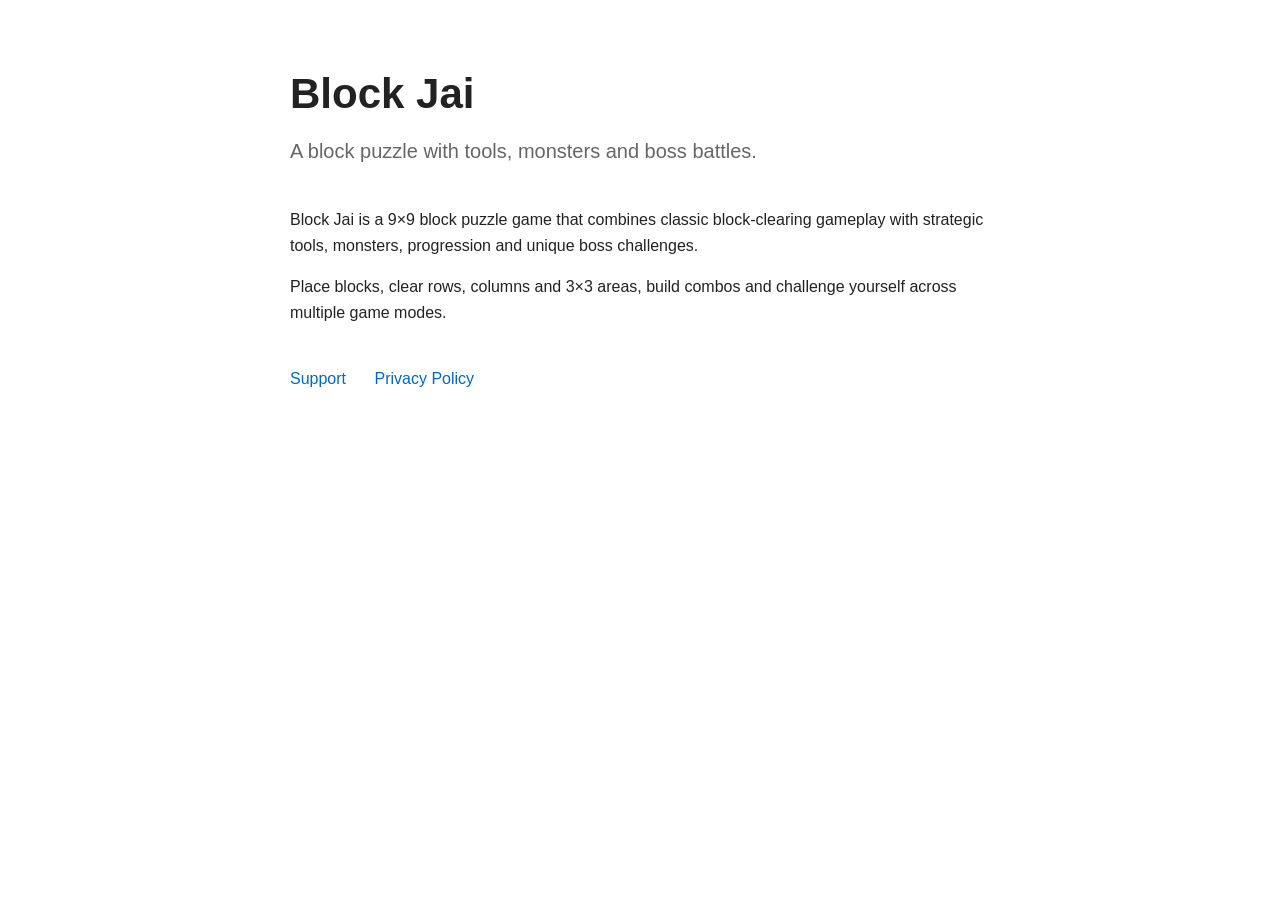
==== index.html @ d0bd842c "Create index.html" ====
<!DOCTYPE html>
<html lang="en">
<head>
  <meta charset="UTF-8">
  <meta name="viewport" content="width=device-width, initial-scale=1.0">
  <title>Block Jai</title>
  <style>
    body {
      font-family: -apple-system, BlinkMacSystemFont, "Segoe UI", sans-serif;
      max-width: 700px;
      margin: 60px auto;
      padding: 0 24px;
      line-height: 1.6;
      color: #222;
    }

    h1 {
      font-size: 42px;
      margin-bottom: 8px;
    }

    .subtitle {
      color: #666;
      font-size: 20px;
      margin-bottom: 40px;
    }

    nav {
      margin-top: 40px;
    }

    nav a {
      margin-right: 24px;
      color: #0066cc;
      text-decoration: none;
    }

    nav a:hover {
      text-decoration: underline;
    }
  </style>
</head>

<body>

  <h1>Block Jai</h1>

  <div class="subtitle">
    A block puzzle with tools, monsters and boss battles.
  </div>

  <p>
    Block Jai is a 9×9 block puzzle game that combines classic
    block-clearing gameplay with strategic tools, monsters,
    progression and unique boss challenges.
  </p>

  <p>
    Place blocks, clear rows, columns and 3×3 areas, build combos
    and challenge yourself across multiple game modes.
  </p>

  <nav>
    <a href="support.html">Support</a>
    <a href="privacy.html">Privacy Policy</a>
  </nav>

</body>
</html>
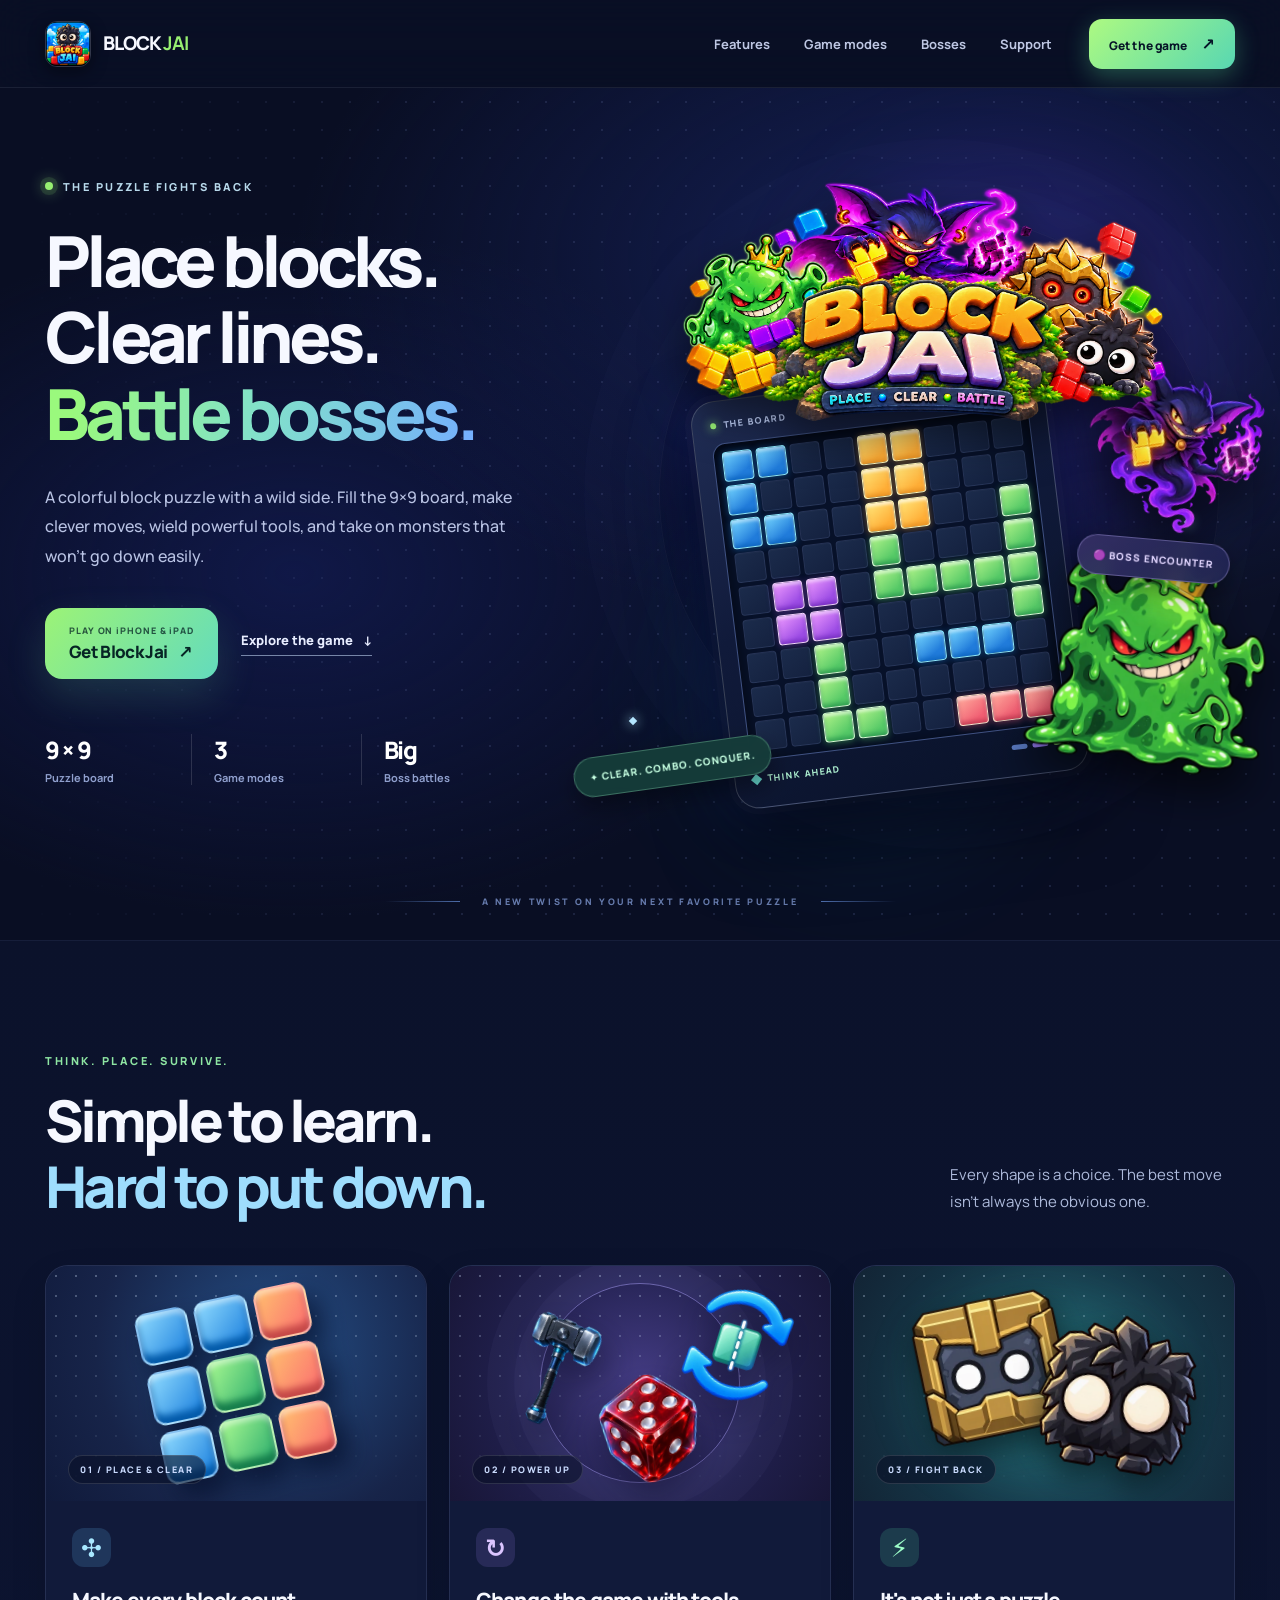
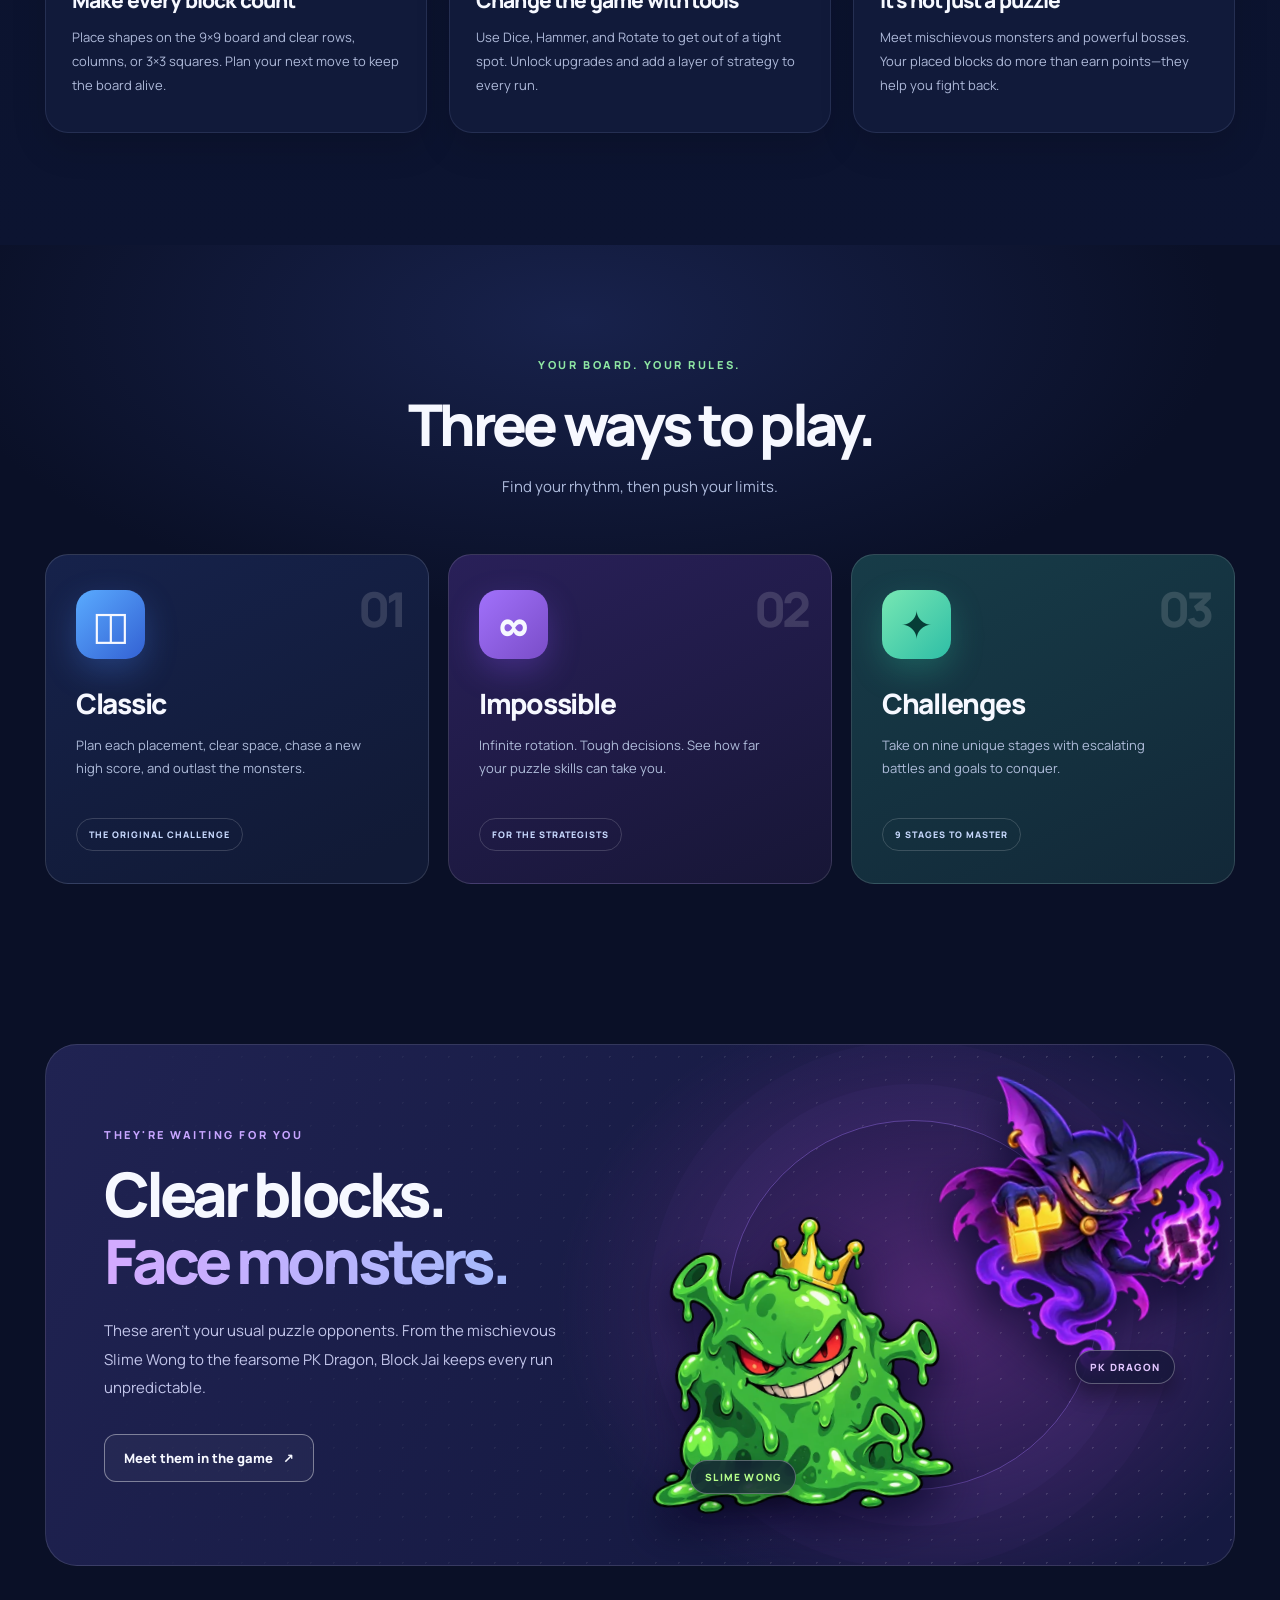
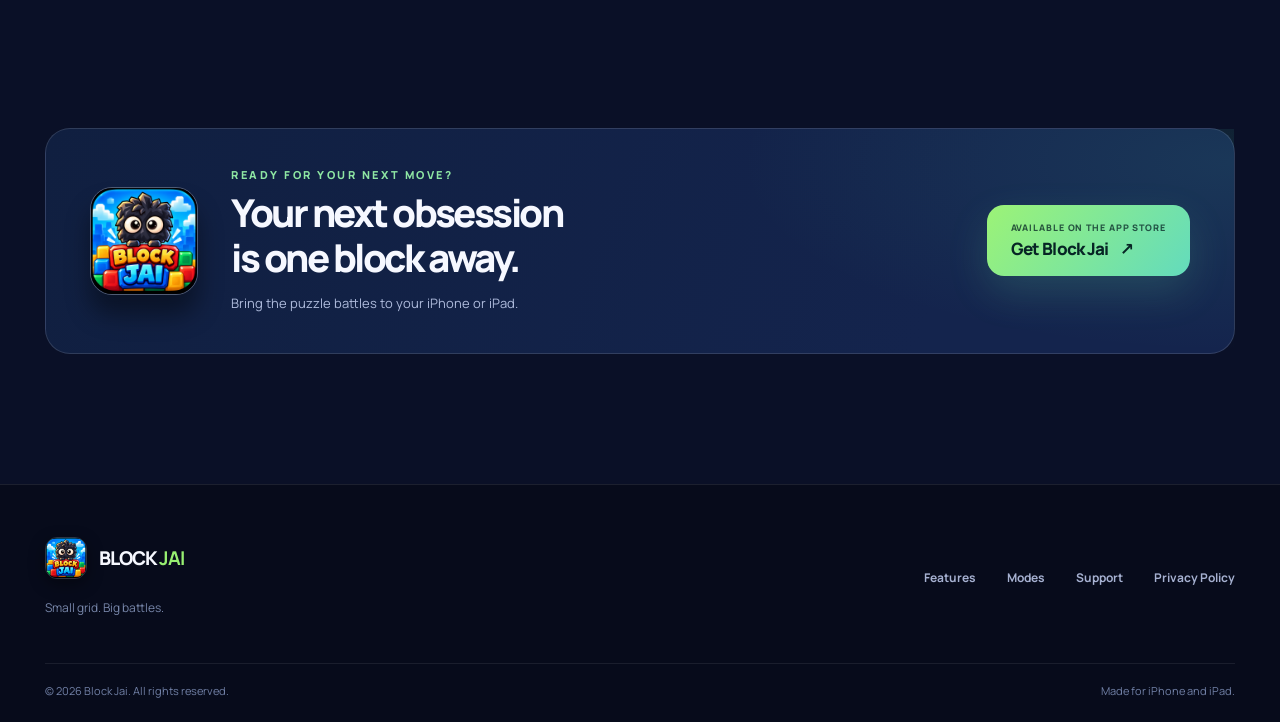
==== commit ebec30e2: "Add files via upload" ====
--- a/index.html
+++ b/index.html
@@ -1,69 +1,174 @@
-<!DOCTYPE html>
+<!doctype html>
 <html lang="en">
 <head>
-  <meta charset="UTF-8">
-  <meta name="viewport" content="width=device-width, initial-scale=1.0">
-  <title>Block Jai</title>
-  <style>
-    body {
-      font-family: -apple-system, BlinkMacSystemFont, "Segoe UI", sans-serif;
-      max-width: 700px;
-      margin: 60px auto;
-      padding: 0 24px;
-      line-height: 1.6;
-      color: #222;
-    }
+<meta charset="utf-8">
+<meta name="viewport" content="width=device-width, initial-scale=1">
+<meta name="theme-color" content="#090e23">
+<link rel="icon" href="assets/favicon-32.png" sizes="32x32" type="image/png">
+<link rel="icon" href="assets/favicon-64.png" sizes="64x64" type="image/png">
+<link rel="apple-touch-icon" href="assets/apple-touch-icon.png">
+<link rel="stylesheet" href="styles.css">
+<title>Block Jai — Place. Clear. Battle.</title>
+<meta name="description" content="Block Jai is a 9×9 block puzzle game with strategic tools, monsters, boss battles, and multiple game modes. Play on iPhone and iPad.">
+<link rel="canonical" href="https://samueldmchung.github.io/block-jai/">
+<meta property="og:type" content="website">
+<meta property="og:site_name" content="Block Jai">
+<meta property="og:title" content="Block Jai — Place. Clear. Battle.">
+<meta property="og:description" content="A block puzzle adventure with strategic tools, monsters, and boss battles.">
+<meta property="og:url" content="https://samueldmchung.github.io/block-jai/">
+<meta property="og:image" content="https://samueldmchung.github.io/block-jai/assets/social-preview.jpg">
+<meta name="twitter:card" content="summary_large_image">
+</head>
+<body class="homepage">
+<a class="skip-link" href="#main">Skip to content</a>
+<header class="site-header">
+  <div class="container header-inner">
+    <a class="brand" href="index.html" aria-label="Block Jai home"><img src="assets/app-icon.png" alt="" width="46" height="46"><span>BLOCK <strong>JAI</strong></span></a>
+    <nav class="header-links" aria-label="Main navigation"><a href="index.html#features">Features</a><a href="index.html#modes">Game modes</a><a href="index.html#bosses">Bosses</a><a href="support.html">Support</a></nav>
+    <a class="header-cta" href="https://apps.apple.com/us/app/block-jai/id6814092749" target="_blank" rel="noopener noreferrer">Get the game <span aria-hidden="true">↗</span></a>
+  </div>
+</header>
+<main id="main">
+  <section class="hero" aria-labelledby="hero-title">
+    <div class="hero-glow hero-glow-one" aria-hidden="true"></div><div class="hero-glow hero-glow-two" aria-hidden="true"></div>
+    <div class="container hero-grid">
+      <div class="hero-copy">
+        <span class="eyebrow"><span class="eyebrow-dot"></span> THE PUZZLE FIGHTS BACK</span>
+        <h1 id="hero-title">Place blocks.<br>Clear lines.<br><span class="text-gradient">Battle bosses.</span></h1>
+        <p class="hero-description">A colorful block puzzle with a wild side. Fill the 9×9 board, make clever moves, wield powerful tools, and take on monsters that won't go down easily.</p>
+        <div class="hero-actions"><a class="button button-primary" href="https://apps.apple.com/us/app/block-jai/id6814092749" target="_blank" rel="noopener noreferrer"><span class="button-label"><small>PLAY ON iPHONE &amp; iPAD</small><strong>Get Block Jai <span aria-hidden="true">↗</span></strong></span></a><a class="text-link" href="#features">Explore the game <span aria-hidden="true">↓</span></a></div>
+        <div class="hero-highlights"><div><b>9 × 9</b><span>Puzzle board</span></div><div><b>3</b><span>Game modes</span></div><div><b>Big</b><span>Boss battles</span></div></div>
+      </div>
+      <div class="hero-visual" aria-label="Artwork featuring the Block Jai title, a stylized 9 by 9 puzzle board, and two boss characters">
+        <div class="visual-spark spark-one"></div><div class="visual-spark spark-two"></div><div class="visual-spark spark-three"></div>
+        <div class="hero-banner-wrap"><img class="hero-banner" src="assets/logo-banner.webp" alt="Block Jai — Place, Clear, Battle" width="1774" height="887" fetchpriority="high"></div>
+        <div class="arcade-panel">
+          <div class="arcade-top"><span><span class="live-dot"></span> THE BOARD</span><span>9 × 9</span></div>
+          <div class="board" aria-hidden="true"><span class="board-cell ocean" aria-hidden="true"></span>
+<span class="board-cell ocean" aria-hidden="true"></span>
+<span class="board-cell " aria-hidden="true"></span>
+<span class="board-cell " aria-hidden="true"></span>
+<span class="board-cell sun" aria-hidden="true"></span>
+<span class="board-cell sun" aria-hidden="true"></span>
+<span class="board-cell " aria-hidden="true"></span>
+<span class="board-cell " aria-hidden="true"></span>
+<span class="board-cell " aria-hidden="true"></span>
+<span class="board-cell ocean" aria-hidden="true"></span>
+<span class="board-cell " aria-hidden="true"></span>
+<span class="board-cell " aria-hidden="true"></span>
+<span class="board-cell " aria-hidden="true"></span>
+<span class="board-cell sun" aria-hidden="true"></span>
+<span class="board-cell sun" aria-hidden="true"></span>
+<span class="board-cell " aria-hidden="true"></span>
+<span class="board-cell " aria-hidden="true"></span>
+<span class="board-cell " aria-hidden="true"></span>
+<span class="board-cell ocean" aria-hidden="true"></span>
+<span class="board-cell ocean" aria-hidden="true"></span>
+<span class="board-cell " aria-hidden="true"></span>
+<span class="board-cell " aria-hidden="true"></span>
+<span class="board-cell sun" aria-hidden="true"></span>
+<span class="board-cell sun" aria-hidden="true"></span>
+<span class="board-cell " aria-hidden="true"></span>
+<span class="board-cell " aria-hidden="true"></span>
+<span class="board-cell mint" aria-hidden="true"></span>
+<span class="board-cell " aria-hidden="true"></span>
+<span class="board-cell " aria-hidden="true"></span>
+<span class="board-cell " aria-hidden="true"></span>
+<span class="board-cell " aria-hidden="true"></span>
+<span class="board-cell mint" aria-hidden="true"></span>
+<span class="board-cell " aria-hidden="true"></span>
+<span class="board-cell " aria-hidden="true"></span>
+<span class="board-cell " aria-hidden="true"></span>
+<span class="board-cell mint" aria-hidden="true"></span>
+<span class="board-cell " aria-hidden="true"></span>
+<span class="board-cell magenta" aria-hidden="true"></span>
+<span class="board-cell magenta" aria-hidden="true"></span>
+<span class="board-cell " aria-hidden="true"></span>
+<span class="board-cell mint" aria-hidden="true"></span>
+<span class="board-cell mint" aria-hidden="true"></span>
+<span class="board-cell mint" aria-hidden="true"></span>
+<span class="board-cell mint" aria-hidden="true"></span>
+<span class="board-cell mint" aria-hidden="true"></span>
+<span class="board-cell " aria-hidden="true"></span>
+<span class="board-cell magenta" aria-hidden="true"></span>
+<span class="board-cell magenta" aria-hidden="true"></span>
+<span class="board-cell " aria-hidden="true"></span>
+<span class="board-cell " aria-hidden="true"></span>
+<span class="board-cell " aria-hidden="true"></span>
+<span class="board-cell " aria-hidden="true"></span>
+<span class="board-cell " aria-hidden="true"></span>
+<span class="board-cell mint" aria-hidden="true"></span>
+<span class="board-cell " aria-hidden="true"></span>
+<span class="board-cell " aria-hidden="true"></span>
+<span class="board-cell mint" aria-hidden="true"></span>
+<span class="board-cell " aria-hidden="true"></span>
+<span class="board-cell " aria-hidden="true"></span>
+<span class="board-cell ocean" aria-hidden="true"></span>
+<span class="board-cell ocean" aria-hidden="true"></span>
+<span class="board-cell ocean" aria-hidden="true"></span>
+<span class="board-cell " aria-hidden="true"></span>
+<span class="board-cell " aria-hidden="true"></span>
+<span class="board-cell " aria-hidden="true"></span>
+<span class="board-cell mint" aria-hidden="true"></span>
+<span class="board-cell " aria-hidden="true"></span>
+<span class="board-cell " aria-hidden="true"></span>
+<span class="board-cell " aria-hidden="true"></span>
+<span class="board-cell " aria-hidden="true"></span>
+<span class="board-cell " aria-hidden="true"></span>
+<span class="board-cell " aria-hidden="true"></span>
+<span class="board-cell " aria-hidden="true"></span>
+<span class="board-cell " aria-hidden="true"></span>
+<span class="board-cell mint" aria-hidden="true"></span>
+<span class="board-cell mint" aria-hidden="true"></span>
+<span class="board-cell " aria-hidden="true"></span>
+<span class="board-cell " aria-hidden="true"></span>
+<span class="board-cell coral" aria-hidden="true"></span>
+<span class="board-cell coral" aria-hidden="true"></span>
+<span class="board-cell coral" aria-hidden="true"></span></div>
+          <div class="arcade-foot"><span class="arcade-badge"><span class="tiny-diamond"></span> THINK AHEAD</span><span class="arcade-lights"><i></i><i></i><i></i></span></div>
+        </div>
+        <img class="hero-boss hero-slime" src="assets/slime-wong.webp" alt="" width="512" height="512">
+        <img class="hero-boss hero-dragon" src="assets/pk-dragon.webp" alt="" width="256" height="256">
+        <span class="floating-tag tag-top">🟣 BOSS ENCOUNTER</span>
+        <span class="floating-tag tag-bottom">✦ CLEAR. COMBO. CONQUER.</span>
+      </div>
+    </div>
+    <div class="container hero-tip"><span class="tip-line"></span><span>A NEW TWIST ON YOUR NEXT FAVORITE PUZZLE</span><span class="tip-line"></span></div>
+  </section>
 
-    h1 {
-      font-size: 42px;
-      margin-bottom: 8px;
-    }
+  <section class="section section-features" id="features" aria-labelledby="features-title">
+    <div class="container">
+      <div class="section-heading"><div><span class="section-kicker">THINK. PLACE. SURVIVE.</span><h2 id="features-title">Simple to learn.<br><em>Hard to put down.</em></h2></div><p>Every shape is a choice. The best move isn't always the obvious one.</p></div>
+      <div class="feature-grid">
+        <article class="feature-card feature-card-board"><div class="feature-art art-pattern" aria-hidden="true"><div class="mini-grid"><i></i><i></i><i></i><i></i><i></i><i></i><i></i><i></i><i></i></div><span class="art-label">01 / PLACE &amp; CLEAR</span></div><div class="feature-content"><div class="feature-icon icon-blue">✣</div><h3>Make every block count</h3><p>Place shapes on the 9×9 board and clear rows, columns, or 3×3 squares. Plan your next move to keep the board alive.</p></div></article>
+        <article class="feature-card feature-card-tools"><div class="feature-art tool-visual" aria-hidden="true"><span class="tool-ring"></span><img class="tool-image tool-hammer" src="assets/hammer.webp" alt="" loading="lazy"><img class="tool-image tool-rotate" src="assets/rotate.webp" alt="" loading="lazy"><img class="tool-image tool-dice" src="assets/dice.webp" alt="" loading="lazy"><span class="art-label">02 / POWER UP</span></div><div class="feature-content"><div class="feature-icon icon-purple">↻</div><h3>Change the game with tools</h3><p>Use Dice, Hammer, and Rotate to get out of a tight spot. Unlock upgrades and add a layer of strategy to every run.</p></div></article>
+        <article class="feature-card feature-card-boss"><div class="feature-art boss-visual" aria-hidden="true"><div class="enemy-aura"></div><img src="assets/armor-jai.webp" alt="" loading="lazy"><img src="assets/block-jai.webp" alt="" loading="lazy"><span class="art-label">03 / FIGHT BACK</span></div><div class="feature-content"><div class="feature-icon icon-green">⚡</div><h3>It's not just a puzzle</h3><p>Meet mischievous monsters and powerful bosses. Your placed blocks do more than earn points—they help you fight back.</p></div></article>
+      </div>
+    </div>
+  </section>
 
-    .subtitle {
-      color: #666;
-      font-size: 20px;
-      margin-bottom: 40px;
-    }
+  <section class="section modes-section" id="modes" aria-labelledby="modes-title"><div class="container">
+    <div class="center-heading"><span class="section-kicker">YOUR BOARD. YOUR RULES.</span><h2 id="modes-title">Three ways to play.</h2><p>Find your rhythm, then push your limits.</p></div>
+    <div class="mode-grid">
+      <article class="mode-card"><div class="mode-number">01</div><div class="mode-symbol classic-symbol">◫</div><h3>Classic</h3><p>Plan each placement, clear space, chase a new high score, and outlast the monsters.</p><span class="mode-pill">THE ORIGINAL CHALLENGE</span></article>
+      <article class="mode-card"><div class="mode-number">02</div><div class="mode-symbol impossible-symbol">∞</div><h3>Impossible</h3><p>Infinite rotation. Tough decisions. See how far your puzzle skills can take you.</p><span class="mode-pill">FOR THE STRATEGISTS</span></article>
+      <article class="mode-card"><div class="mode-number">03</div><div class="mode-symbol challenges-symbol">✦</div><h3>Challenges</h3><p>Take on nine unique stages with escalating battles and goals to conquer.</p><span class="mode-pill">9 STAGES TO MASTER</span></article>
+    </div>
+  </div></section>
 
-    nav {
-      margin-top: 40px;
-    }
+  <section class="section boss-section" id="bosses" aria-labelledby="bosses-title"><div class="container"><div class="boss-showcase">
+    <div class="boss-copy"><span class="section-kicker boss-kicker">THEY'RE WAITING FOR YOU</span><h2 id="bosses-title">Clear blocks.<br><span>Face monsters.</span></h2><p>These aren't your usual puzzle opponents. From the mischievous Slime Wong to the fearsome PK Dragon, Block Jai keeps every run unpredictable.</p><a class="button button-outline" href="https://apps.apple.com/us/app/block-jai/id6814092749" target="_blank" rel="noopener noreferrer">Meet them in the game <span aria-hidden="true">↗</span></a></div>
+    <div class="boss-cast" aria-label="Artwork of Slime Wong and PK Dragon"><div class="boss-halo"></div><img class="cast-dragon" src="assets/pk-dragon.webp" alt="PK Dragon" loading="lazy"><img class="cast-slime" src="assets/slime-wong.webp" alt="Slime Wong" loading="lazy"><span class="boss-label slime-label">SLIME WONG</span><span class="boss-label dragon-label">PK DRAGON</span></div>
+  </div></div></section>
 
-    nav a {
-      margin-right: 24px;
-      color: #0066cc;
-      text-decoration: none;
-    }
-
-    nav a:hover {
-      text-decoration: underline;
-    }
-  </style>
-</head>
-
-<body>
-
-  <h1>Block Jai</h1>
-
-  <div class="subtitle">
-    A block puzzle with tools, monsters and boss battles.
+  <section class="section final-cta" aria-labelledby="cta-title"><div class="container"><div class="cta-block"><img class="cta-icon" src="assets/app-icon.png" width="108" height="108" alt="Block Jai app icon" loading="lazy"><div><span class="section-kicker">READY FOR YOUR NEXT MOVE?</span><h2 id="cta-title">Your next obsession<br>is one block away.</h2><p>Bring the puzzle battles to your iPhone or iPad.</p></div><a class="button button-primary" href="https://apps.apple.com/us/app/block-jai/id6814092749" target="_blank" rel="noopener noreferrer"><span class="button-label"><small>AVAILABLE ON THE APP STORE</small><strong>Get Block Jai <span aria-hidden="true">↗</span></strong></span></a></div></div></section>
+</main>
+<footer class="site-footer">
+  <div class="container footer-main">
+    <div class="footer-brand"><a class="brand" href="index.html"><img src="assets/app-icon.png" alt="" width="42" height="42"><span>BLOCK <strong>JAI</strong></span></a><p>Small grid. Big battles.</p></div>
+    <nav class="footer-links" aria-label="Footer navigation"><a href="index.html#features">Features</a><a href="index.html#modes">Modes</a><a href="support.html">Support</a><a href="privacy.html">Privacy Policy</a></nav>
   </div>
-
-  <p>
-    Block Jai is a 9×9 block puzzle game that combines classic
-    block-clearing gameplay with strategic tools, monsters,
-    progression and unique boss challenges.
-  </p>
-
-  <p>
-    Place blocks, clear rows, columns and 3×3 areas, build combos
-    and challenge yourself across multiple game modes.
-  </p>
-
-  <nav>
-    <a href="support.html">Support</a>
-    <a href="privacy.html">Privacy Policy</a>
-  </nav>
-
+  <div class="container footer-bottom"><span>© 2026 Block Jai. All rights reserved.</span><span>Made for iPhone and iPad.</span></div>
+</footer>
 </body>
-</html>
+</html>
--- a/styles.css
+++ b/styles.css
@@ -0,0 +1,136 @@
+@font-face{font-family:Manrope;src:url('assets/Manrope-Variable.ttf') format('truetype');font-style:normal;font-weight:200 900;font-display:swap}
+:root{--bg:#090e23;--panel:#111936;--panel2:#151f43;--text:#f6f8ff;--muted:#a4adce;--dim:#7684ae;--line:rgba(181,195,255,.12);--lime:#97ef71;--purple:#ad7dff;--blue:#50b5ff;--orange:#ffc66f;--max:1190px;--radius:26px;color-scheme:dark}
+*,*::before,*::after{box-sizing:border-box}
+html{scroll-behavior:smooth;scroll-padding-top:100px}
+body{margin:0;background:var(--bg);color:var(--text);font-family:Manrope,system-ui,-apple-system,BlinkMacSystemFont,"Segoe UI",sans-serif;-webkit-font-smoothing:antialiased;overflow-x:hidden}
+a{color:inherit;text-decoration:none}
+a:focus-visible{outline:3px solid var(--lime);outline-offset:4px;border-radius:5px}
+button:focus-visible{outline:3px solid var(--lime);outline-offset:4px}
+img{max-width:100%;display:block}
+p,h1,h2,h3{margin:0}
+p{line-height:1.78}
+.container{width:min(calc(100% - 64px),var(--max));margin-inline:auto}
+.skip-link{position:absolute;top:-100px;left:10px;background:#fff;color:#080e22;padding:12px 18px;z-index:90;border-radius:8px}.skip-link:focus{top:12px}
+.site-header{height:88px;position:relative;z-index:20;background:rgba(10,16,38,.78);border-bottom:1px solid rgba(255,255,255,.075);backdrop-filter:blur(22px);-webkit-backdrop-filter:blur(22px)}
+.header-inner{height:100%;display:flex;align-items:center;justify-content:space-between;gap:24px}
+.brand{display:inline-flex;gap:12px;align-items:center;flex-shrink:0;font-size:19px;font-weight:900;letter-spacing:-1.1px;line-height:1;white-space:nowrap}
+.brand img{width:46px;height:46px;border-radius:12px;box-shadow:0 5px 16px #0006;border:1px solid #ffffff2b;object-fit:cover}
+.brand strong{color:var(--lime)}
+.header-links{display:flex;gap:34px;align-items:center;margin-left:auto;margin-right:13px}
+.header-links a{color:#bec7e3;font-size:13px;font-weight:700;transition:color .2s}
+.header-links a:hover,.footer-links a:hover{color:#fff}
+.header-cta{font-size:12px;letter-spacing:.01em;font-weight:900;color:#061527;padding:14px 20px;border-radius:13px;background:linear-gradient(135deg,#adfa81,#58d7b2);box-shadow:0 7px 24px #57db9455;white-space:nowrap;transition:transform .2s,box-shadow .2s}
+.header-cta span{font-size:16px;margin-left:12px}.header-cta:hover{transform:translateY(-2px);box-shadow:0 9px 29px #57db9477}
+.hero{padding:50px 0 0;min-height:805px;position:relative;isolation:isolate;background:radial-gradient(ellipse 950px 550px at 75% 20%,#141f55 0%,transparent 70%),radial-gradient(ellipse 730px 480px at 23% 57%,#101847 0%,transparent 72%),#090e23;overflow:hidden}
+.hero::before{content:"";position:absolute;inset:0;z-index:-2;opacity:.25;background-image:radial-gradient(#566393 1px,transparent 1px);background-size:28px 28px;mask-image:linear-gradient(90deg,transparent,#000 34%,#000 100%)}
+.hero-glow{position:absolute;border-radius:50%;filter:blur(48px);z-index:-1;pointer-events:none;opacity:.6}.hero-glow-one{width:420px;height:420px;background:#45239d55;right:4%;top:60px}.hero-glow-two{width:380px;height:380px;background:#04759e2a;right:18%;bottom:60px}
+.hero-grid{min-height:672px;display:grid;grid-template-columns:minmax(0,1fr) minmax(0,1.18fr);align-items:center;gap:25px;position:relative}
+.hero-copy{position:relative;z-index:5;padding:35px 0 80px}
+.eyebrow{display:inline-flex;align-items:center;gap:10px;color:#b8d9eb;font-size:11px;letter-spacing:.22em;font-weight:900;margin-bottom:28px}
+.eyebrow-dot{height:8px;width:8px;border-radius:50%;background:var(--lime);box-shadow:0 0 0 5px #90ef7420,0 0 16px #a7ff8f}
+h1,h2,h3{letter-spacing:-.045em}h1{font-weight:900;font-size:clamp(54px,5.5vw,79px);line-height:1.09;letter-spacing:-.067em;white-space:nowrap}
+.text-gradient{background:linear-gradient(100deg,#9af97d 8%,#82e1ca 50%,#74aeff);-webkit-background-clip:text;background-clip:text;color:transparent}
+.hero-description{font-size:16px;line-height:1.86;max-width:490px;color:#b9c3e4;margin-top:31px;font-weight:500}
+.hero-actions{display:flex;align-items:center;gap:23px;margin-top:36px;flex-wrap:wrap}
+.button{display:inline-flex;align-items:center;justify-content:center;gap:10px;cursor:pointer;transition:transform .18s,box-shadow .18s,background .18s;white-space:nowrap}
+.button:hover{transform:translateY(-3px)}
+.button-primary{background:linear-gradient(130deg,#9cf376 0%,#63dbbd 100%);color:#072525;border-radius:17px;padding:16px 24px;min-height:67px;box-shadow:0 16px 40px #72e6a629}
+.button-primary:hover{box-shadow:0 20px 45px #72e6a64f}
+.button-label{display:flex;flex-direction:column;align-items:flex-start;gap:3px}
+.button-label small{letter-spacing:.1em;font-size:9px;font-weight:900;opacity:.76}
+.button-label strong{font-size:17px;font-weight:900;letter-spacing:-.04em}
+.button-label strong span{margin-left:9px}
+.text-link{font-size:13px;font-weight:800;color:#e8edff;display:inline-flex;gap:10px;align-items:center;border-bottom:1px solid #7786a8;padding-bottom:6px;transition:color .2s}
+.text-link:hover{color:var(--lime)}
+.hero-highlights{display:flex;gap:0;margin-top:55px;max-width:485px}
+.hero-highlights>div{flex:1;padding:0 22px;border-left:1px solid #ffffff23;display:flex;flex-direction:column;gap:5px}
+.hero-highlights>div:first-child{padding-left:0;border-left:0}
+.hero-highlights b{font-size:24px;letter-spacing:-.055em;font-weight:900;line-height:1.3;color:#fff}
+.hero-highlights span{font-size:11px;color:#90a0ce;font-weight:700}
+.hero-visual{height:645px;position:relative;width:100%;min-width:0;isolation:isolate}
+.hero-visual::before{content:"";position:absolute;width:560px;height:560px;top:35px;left:55px;border-radius:50%;z-index:-1;background:radial-gradient(circle,#3550a329 0%,transparent 65%);border:1px solid #ffffff0a;box-shadow:0 0 0 35px #6787f403,0 0 0 75px #6787f404}
+.hero-banner-wrap{position:absolute;top:0;left:5%;width:92%;height:245px;z-index:6;display:flex;justify-content:center;align-items:center;filter:drop-shadow(0 20px 22px #0008)}
+.hero-banner{height:100%;max-width:100%;width:auto;object-fit:contain}
+.arcade-panel{width:355px;min-height:410px;padding:17px 17px 14px;position:absolute;left:17%;top:202px;background:linear-gradient(155deg,#212e56,#101a3a 43%,#0a132b 92%);border:1px solid #ffffff31;border-radius:24px;box-shadow:0 35px 75px #000a,0 0 0 6px #ffffff06,0 0 65px #172cc655;transform:rotate(-7deg);z-index:2}
+.arcade-top{display:flex;justify-content:space-between;color:#c5d6ff;font-size:9px;letter-spacing:.16em;font-weight:900;margin:0 1px 12px}.arcade-top span:first-child{display:flex;align-items:center;gap:7px}
+.live-dot{height:6px;width:6px;border-radius:50%;background:#99f276;box-shadow:0 0 10px #99f276}
+.board{display:grid;grid-template-columns:repeat(9,minmax(0,1fr));gap:4px;padding:8px;background:#071129;border:1px solid #405282;border-radius:13px;box-shadow:inset 0 4px 16px #0009;aspect-ratio:1;width:100%}
+.board-cell{display:block;border-radius:4px;background:linear-gradient(145deg,#1b2b4b,#14213f);border:1px solid #53628c40;box-shadow:inset 0 1px #ffffff04;min-width:0;min-height:0}
+.board-cell.ocean{background:linear-gradient(145deg,#75d6ff 0%,#217cdb 70%);box-shadow:inset 0 3px 3px #ffffff6b,inset 0 -3px 4px #0058af88,0 1px 7px #1987e96a;border-color:#8ee9ff}
+.board-cell.sun{background:linear-gradient(145deg,#ffe87b 0%,#ffae37 75%);box-shadow:inset 0 3px 3px #ffffffa0,inset 0 -3px 4px #d67b1588,0 1px 7px #ffa62d70;border-color:#fff7bb}
+.board-cell.magenta{background:linear-gradient(145deg,#ee9aff 0%,#9d4de5 75%);box-shadow:inset 0 3px 3px #ffffff74,inset 0 -3px 4px #6924b4aa,0 1px 7px #9d4de567;border-color:#f4d1ff}
+.board-cell.mint{background:linear-gradient(145deg,#b2f489 0%,#55c967 75%);box-shadow:inset 0 3px 3px #ffffff82,inset 0 -3px 4px #238d49aa,0 1px 7px #5ddd6870;border-color:#d3ffd2}
+.board-cell.coral{background:linear-gradient(145deg,#ffae9e 0%,#f15f73 75%);box-shadow:inset 0 3px 3px #ffffff82,inset 0 -3px 4px #b32d46aa,0 1px 7px #ff607870;border-color:#ffdfc9}
+.arcade-foot{margin-top:12px;display:flex;justify-content:space-between;align-items:center}.arcade-badge{display:inline-flex;gap:7px;align-items:center;font-weight:900;letter-spacing:.13em;font-size:9px;color:#a9eacc}.tiny-diamond{display:inline-block;width:8px;height:8px;transform:rotate(45deg);background:#65d5cb}.arcade-lights{display:flex;gap:5px}.arcade-lights i{height:5px;width:16px;border-radius:9px;background:#5a7ac1}.arcade-lights i:nth-child(2){background:#9179ec}.arcade-lights i:nth-child(3){background:#8bdd6c}
+.hero-boss{position:absolute;object-fit:contain;filter:drop-shadow(0 22px 20px #0009);z-index:4;pointer-events:none}
+.hero-slime{width:252px;height:252px;right:-40px;bottom:43px;transform:rotate(5deg);animation:float-a 7s ease-in-out infinite}
+.hero-dragon{width:180px;height:180px;right:-27px;top:178px;transform:rotate(13deg);animation:float-b 6s ease-in-out infinite}
+.floating-tag{position:absolute;z-index:5;display:inline-flex;align-items:center;white-space:nowrap;border:1px solid #c4b0ff55;border-radius:100px;background:linear-gradient(130deg,#353065ec,#1d2252ef);padding:12px 15px;font-size:10px;letter-spacing:.1em;font-weight:900;color:#e2d6ff;box-shadow:0 11px 26px #0006;backdrop-filter:blur(8px)}
+.tag-top{right:5px;top:360px;transform:rotate(5deg)}.tag-bottom{left:-5%;bottom:38px;transform:rotate(-8deg);border-color:#89e1b355;color:#c5ffe1;background:#153d39ee}
+.visual-spark{position:absolute;z-index:1;width:6px;height:6px;background:#b4e6ff;transform:rotate(45deg);box-shadow:0 0 12px #aceaff}.spark-one{top:175px;left:15%}.spark-two{top:340px;right:7%}.spark-three{bottom:100px;left:4%}
+.hero-tip{display:flex;align-items:center;justify-content:center;gap:22px;padding:30px 0 32px;color:#677cae;font-size:9px;letter-spacing:.3em;font-weight:900}.tip-line{height:1px;width:75px;background:linear-gradient(90deg,transparent,#4c6ca9)}.tip-line:last-child{transform:rotate(180deg)}
+.section{padding:112px 0}.section-kicker{display:block;font-size:11px;font-weight:900;letter-spacing:.23em;color:#8ee6a3;margin-bottom:19px}
+.section h2{font-size:clamp(38px,4.5vw,61px);line-height:1.15;font-weight:900;letter-spacing:-.064em}
+.section-heading{display:flex;justify-content:space-between;gap:55px;align-items:end;margin-bottom:45px}.section-heading p{max-width:285px;color:#aebbdc;font-size:15px;line-height:1.8;margin-bottom:5px}
+.section-heading em{font-style:normal;color:#9eddfd}
+.section-features{background:linear-gradient(180deg,#0b122b,#0c1431);border-top:1px solid #ffffff0b;position:relative}
+.feature-grid{display:grid;grid-template-columns:repeat(3,minmax(0,1fr));gap:22px}
+.feature-card{border:1px solid var(--line);border-radius:23px;background:#111a3a;overflow:hidden;box-shadow:0 15px 35px #0002;transition:transform .25s,border-color .25s}.feature-card:hover{transform:translateY(-7px);border-color:#9bc3ff66}
+.feature-art{height:235px;position:relative;overflow:hidden;display:flex;align-items:center;justify-content:center}
+.art-pattern{background:radial-gradient(circle at 60% 35%,#244e85,#172449 65%,#101a3b)}
+.art-pattern::before,.tool-visual::before,.boss-visual::before{content:"";position:absolute;inset:0;opacity:.32;background-image:radial-gradient(#d5e8ff 1px,transparent 1px);background-size:20px 20px;mask-image:linear-gradient(#fff,transparent)}
+.mini-grid{width:174px;height:174px;display:grid;grid-template-columns:repeat(3,1fr);gap:7px;transform:rotate(-12deg);filter:drop-shadow(10px 16px 12px #030c28a8)}
+.mini-grid i{border:2px solid #ffffff5c;border-radius:12px;background:linear-gradient(135deg,#92ddff,#167bdc);box-shadow:inset 0 4px 5px #ffffff6e,inset 0 -8px 7px #035aa9}
+.mini-grid i:nth-child(3n){background:linear-gradient(130deg,#ffc16f,#fb6b70);box-shadow:inset 0 4px 5px #ffffff6e,inset 0 -8px 7px #c54847}
+.mini-grid i:nth-child(5),.mini-grid i:nth-child(8){background:linear-gradient(130deg,#aafa91,#27aa6c);box-shadow:inset 0 4px 5px #ffffff6e,inset 0 -8px 7px #157d4b}
+.art-label{position:absolute;left:22px;bottom:17px;z-index:2;font-size:9px;font-weight:900;letter-spacing:.17em;color:#cbdcff;padding:7px 11px;background:#090f2799;border:1px solid #ffffff20;border-radius:100px}
+.tool-visual{background:radial-gradient(circle at 50% 50%,#443c84,#201f4c 60%,#181637)}
+.tool-ring{border-radius:50%;border:1px solid #afa5ff80;width:200px;height:200px;box-shadow:0 0 0 26px #b2a1fa09,0 0 0 53px #b2a1fa09}
+.tool-image{position:absolute;width:120px;height:120px;object-fit:contain;filter:drop-shadow(0 16px 16px #08082170)}.tool-hammer{left:13%;top:36px;transform:rotate(-20deg)}.tool-rotate{right:7%;top:14px;transform:rotate(17deg);width:130px;height:130px}.tool-dice{left:36%;bottom:10px;transform:rotate(-6deg);width:125px;height:125px}
+.boss-visual{background:radial-gradient(circle at 55% 55%,#205b6d,#153546 60%,#122334)}
+.boss-visual img{position:absolute;filter:drop-shadow(0 12px 15px #04151aaa)}
+.boss-visual img:first-of-type{width:170px;left:14%;top:17px;transform:rotate(-12deg)}.boss-visual img:nth-of-type(2){width:164px;right:9%;top:47px;transform:rotate(10deg)}
+.enemy-aura{width:240px;height:180px;border-radius:50%;background:#36d5b526;filter:blur(30px)}
+.feature-content{padding:27px 26px 34px}.feature-icon{width:39px;height:39px;border-radius:12px;display:grid;place-items:center;font-weight:900;font-size:25px;margin-bottom:20px}
+.icon-blue{color:#a8e8ff;background:#67bbff2b}.icon-purple{color:#dbc5ff;background:#a688ff26}.icon-green{color:#9cfcc7;background:#57dba42b}
+.feature-content h3{font-size:21px;font-weight:900;line-height:1.3;margin-bottom:12px;letter-spacing:-.04em}.feature-content p{font-size:13px;line-height:1.84;color:#aeb9d9}
+.modes-section{background:radial-gradient(ellipse 850px 390px at 45% 10%,#18224c 0%,transparent 76%),#0a1027}
+.center-heading{text-align:center;margin-bottom:53px}.center-heading p{margin:17px auto 0;color:#aebbdc;font-size:15px}
+.mode-grid{display:grid;grid-template-columns:repeat(3,minmax(0,1fr));gap:19px}
+.mode-card{position:relative;min-height:330px;padding:35px 30px 32px;border:1px solid #ffffff21;border-radius:23px;background:linear-gradient(155deg,#16224b 0%,#111a36 90%);overflow:hidden;display:flex;flex-direction:column;align-items:flex-start;transition:transform .2s,border-color .2s}.mode-card:hover{transform:translateY(-5px);border-color:#c2d8ff66}
+.mode-card:nth-child(2){background:linear-gradient(155deg,#292059,#171636)}.mode-card:nth-child(3){background:linear-gradient(155deg,#173c48,#122838)}
+.mode-number{position:absolute;right:23px;top:21px;color:#ffffff24;font-size:48px;font-weight:900;letter-spacing:-.07em}
+.mode-symbol{height:69px;width:69px;display:grid;place-items:center;font-weight:900;font-size:39px;border-radius:19px;margin-bottom:25px}
+.classic-symbol{background:linear-gradient(135deg,#5aabff,#3361d3);box-shadow:0 12px 32px #498bff48}.impossible-symbol{background:linear-gradient(135deg,#a171fb,#7a4dc8);box-shadow:0 12px 32px #8f54ff48}.challenges-symbol{background:linear-gradient(135deg,#77e7b3,#2ebea6);box-shadow:0 12px 32px #2ebe9b48;color:#063d37}
+.mode-card h3{font-size:28px;font-weight:900;margin-bottom:12px}.mode-card p{color:#afbcda;font-size:13px;line-height:1.8;max-width:285px;margin-bottom:24px}
+.mode-pill{margin-top:auto;font-weight:900;color:#c9daff;letter-spacing:.11em;font-size:9px;border:1px solid #ffffff2a;border-radius:100px;padding:9px 12px}
+.boss-section{background:#0a1027;padding-top:48px}
+.boss-showcase{display:grid;grid-template-columns:1fr 1.1fr;align-items:center;gap:30px;min-height:500px;border:1px solid #ffffff1f;border-radius:32px;background:radial-gradient(ellipse 500px 410px at 75% 50%,#4c266f 0%,transparent 76%),linear-gradient(120deg,#202352,#151941 70%);position:relative;overflow:hidden;padding:55px 58px}
+.boss-showcase::before{content:"";position:absolute;inset:0;opacity:.15;background-image:radial-gradient(#fff 1px,transparent 1px);background-size:23px 23px;mask-image:linear-gradient(90deg,transparent,#000)}
+.boss-copy{position:relative;z-index:4}.boss-kicker{color:#c7a5ff}.boss-copy h2{font-size:clamp(42px,4.8vw,65px);line-height:1.08}.boss-copy h2 span{background:linear-gradient(90deg,#d4aaff,#a5bafc);-webkit-background-clip:text;background-clip:text;color:transparent}
+.boss-copy p{font-size:15px;color:#c2c5ea;line-height:1.9;max-width:470px;margin:23px 0 31px}
+.button-outline{padding:14px 19px;border:1px solid #ffffff69;border-radius:12px;font-weight:850;font-size:13px;background:#ffffff0a}.button-outline:hover{background:#ffffff20}
+.boss-cast{position:relative;height:410px;z-index:2}.boss-halo{position:absolute;width:370px;height:370px;border-radius:50%;border:1px solid #a679ff66;box-shadow:0 0 0 36px #a377ff09,0 0 0 79px #a377ff07;top:20px;left:18%}
+.cast-slime,.cast-dragon{position:absolute;filter:drop-shadow(0 20px 20px #080628bb)}.cast-slime{width:322px;height:322px;object-fit:contain;left:0;bottom:-20px;transform:rotate(-6deg)}.cast-dragon{width:295px;height:295px;object-fit:contain;right:-46px;top:-18px;transform:rotate(11deg)}
+.boss-label{position:absolute;font-size:10px;letter-spacing:.12em;font-weight:900;padding:9px 14px;border-radius:50px;border:1px solid #ffffff4b;background:#121535b8;backdrop-filter:blur(10px);box-shadow:0 12px 18px #0004}.slime-label{bottom:16px;left:60px;color:#b6ff8b}.dragon-label{right:1px;top:250px;color:#e2c6ff}
+.final-cta{padding:50px 0 130px;background:#0a1027}
+.cta-block{position:relative;display:flex;align-items:center;gap:33px;padding:38px 44px;background:linear-gradient(112deg,#101f40,#14244d 75%);border:1px solid #ffffff21;border-radius:25px}
+.cta-block::after{content:"";position:absolute;right:0;top:0;width:42%;height:100%;background:radial-gradient(ellipse at 100% 15%,#45bda520,transparent 70%);pointer-events:none}
+.cta-icon{flex:0 0 auto;border-radius:22px;box-shadow:0 20px 25px #0006;border:1px solid #ffffff44}
+.cta-block>div{min-width:0;flex:1}.cta-block .section-kicker{margin-bottom:8px}.cta-block h2{font-size:clamp(29px,3vw,40px);line-height:1.18}.cta-block p{margin-top:12px;font-size:13px;color:#aebbdc}.cta-block>.button{z-index:1;flex-shrink:0}
+.site-footer{background:#070b1b;border-top:1px solid #ffffff16}
+.footer-main{display:flex;align-items:center;justify-content:space-between;gap:35px;padding:52px 0 44px}.footer-brand p{font-size:12px;color:#7786a9;margin:13px 0 0}.footer-brand .brand img{width:42px;height:42px}
+.footer-links{display:flex;align-items:center;gap:31px;flex-wrap:wrap}.footer-links a{font-size:12px;color:#a6b1d1;font-weight:700;transition:color .2s}
+.footer-bottom{border-top:1px solid #ffffff14;padding:19px 0 24px;display:flex;justify-content:space-between;gap:20px;font-size:11px;color:#7180a6}
+.info-main{position:relative;min-height:65vh;padding:78px 0 115px;background:radial-gradient(ellipse 850px 350px at 65% 0%,#18265a 0%,transparent 75%),#090e23}
+.info-container{max-width:870px}.info-intro{max-width:730px;margin:0 auto 36px}.back-link{font-weight:850;font-size:12px;display:inline-flex;align-items:center;gap:8px;color:#a6dfba;margin-bottom:54px}.back-link:hover{text-decoration:underline}
+.info-intro .section-kicker{margin-bottom:12px}.info-intro h1{font-size:clamp(43px,6vw,67px);letter-spacing:-.065em}.info-lead{font-size:16px;color:#aab8d8;margin-top:18px}
+.info-card{border:1px solid #ffffff1e;border-radius:24px;background:linear-gradient(135deg,#151e3d,#101831);box-shadow:0 25px 55px #0004;padding:48px 57px}
+.info-card-content{max-width:720px;margin:0 auto;font-size:14px;color:#bdc6e1;line-height:1.9}.info-card-content p{margin:0 0 20px;line-height:1.9}.info-card-content h2{font-size:23px;color:#fff;font-weight:900;letter-spacing:-.04em;margin:34px 0 13px}.info-card-content h2:first-child{margin-top:0}.info-card-content a{color:#a0f4ab;text-decoration:underline;text-underline-offset:3px;overflow-wrap:anywhere}.info-card-content strong{color:#fff}.info-card-content .updated{color:#8fa0cb;font-size:12px;margin-bottom:27px}.info-card-content ul{padding-left:23px;margin:0 0 22px}.info-card-content li{margin-bottom:4px}
+@keyframes float-a{0%,100%{transform:translateY(0) rotate(5deg)}50%{transform:translateY(-14px) rotate(8deg)}}
+@keyframes float-b{0%,100%{transform:translateY(0) rotate(13deg)}50%{transform:translateY(12px) rotate(9deg)}}
+@media(max-width:1130px){.header-links{gap:18px}.hero-grid{grid-template-columns:1fr 1.05fr;gap:10px}.hero h1{font-size:clamp(47px,5.35vw,68px)}.hero-visual{transform:scale(.89);transform-origin:48% 50%;margin-left:-18px}.arcade-panel{left:8%}.hero-banner-wrap{left:-2%;width:106%}.hero-slime{right:-50px}.hero-dragon{right:-45px}.tag-top{right:-32px}.boss-showcase{padding:45px 42px}}
+@media(max-width:910px){.container{width:min(calc(100% - 46px),var(--max))}.header-links{gap:14px}.header-links a{font-size:12px}.hero{padding-top:25px}.hero-grid{display:flex;flex-direction:column;align-items:center;gap:0}.hero-copy{text-align:center;max-width:660px;padding:75px 0 5px}.hero-description{margin:25px auto 0;max-width:560px}.hero-actions{justify-content:center}.hero-highlights{margin:44px auto 0}.hero-visual{height:610px;max-width:620px;margin:0 auto;transform:none}.hero-banner-wrap{left:2%;width:95%;height:245px}.arcade-panel{left:22%;top:194px}.hero-slime{right:-2%;bottom:31px}.hero-dragon{right:1%;top:183px}.tag-top{right:0}.tag-bottom{left:10%}.hero-tip{padding-top:0}.section{padding:85px 0}.feature-grid{gap:13px}.feature-art{height:187px}.feature-content{padding:23px 19px 28px}.feature-content h3{font-size:19px}.mini-grid{width:144px;height:144px}.tool-image{max-width:105px}.mode-card{padding:29px 23px}.boss-section{padding-top:35px}.boss-showcase{grid-template-columns:1fr 1fr;min-height:440px}.boss-cast{transform:scale(.85);transform-origin:center}.final-cta{padding-top:25px;padding-bottom:90px}.cta-block{gap:21px;padding:30px}.cta-icon{width:85px;height:85px}.cta-block>.button{padding:13px}}
+@media(max-width:680px){.container{width:min(calc(100% - 36px),var(--max))}.site-header{height:72px}.brand{font-size:17px}.brand img{width:40px;height:40px;border-radius:11px}.header-links{display:none}.header-cta{padding:12px 13px;font-size:11px}.header-cta span{margin-left:4px}.hero{padding-top:16px;min-height:auto}.hero-copy{padding-top:59px}.eyebrow{font-size:9px;letter-spacing:.15em;margin-bottom:23px}.hero h1{font-size:clamp(42px,10.8vw,66px);white-space:normal}.hero-description{font-size:14px;line-height:1.85;margin-top:24px}.hero-actions{gap:21px;margin-top:28px}.hero-highlights{margin-top:42px}.hero-highlights>div{padding-inline:11px}.hero-highlights b{font-size:21px}.hero-highlights span{font-size:9px}.hero-visual{height:520px;max-width:470px;margin:5px 0 10px;transform:scale(.86);transform-origin:center top;width:115%}.hero-banner-wrap{top:-1px;height:195px;left:0;width:100%}.arcade-panel{width:297px;min-height:347px;top:163px;left:17%;padding:13px 13px 10px;border-radius:20px}.board{gap:3px;padding:6px}.board-cell{border-radius:3px}.hero-slime{width:208px;height:208px;right:-9%;bottom:5px}.hero-dragon{width:147px;height:147px;right:-4%;top:156px}.tag-top{top:290px;right:-7%;padding:9px 11px;font-size:8px}.tag-bottom{bottom:2px;left:-1%;padding:9px 11px;font-size:8px}.hero-tip{font-size:7px;letter-spacing:.16em;padding:0 0 29px}.tip-line{width:20px}.section{padding:74px 0}.section h2{font-size:clamp(36px,8.6vw,47px)}.section-heading{display:block;margin-bottom:29px}.section-heading p{margin-top:19px;font-size:14px}.feature-grid,.mode-grid{grid-template-columns:1fr;gap:19px}.feature-art{height:215px}.feature-content{padding:24px 25px 30px}.feature-content h3{font-size:21px}.feature-content p{font-size:14px}.mode-card{min-height:265px;padding:28px}.mode-symbol{width:60px;height:60px;font-size:33px;margin-bottom:13px}.mode-card h3{font-size:26px}.mode-card p{font-size:13px;margin-bottom:12px}.boss-section{padding-top:22px}.boss-showcase{grid-template-columns:1fr;gap:0;min-height:unset;padding:43px 25px 0}.boss-copy{text-align:left}.boss-copy h2{font-size:clamp(41px,9.5vw,58px)}.boss-copy p{font-size:14px}.boss-cast{height:340px;transform:none}.boss-halo{height:250px;width:250px;top:43px;left:21%}.cast-slime{width:240px;height:240px;left:2%;bottom:-6px}.cast-dragon{width:225px;height:225px;right:-24px;top:10px}.slime-label{bottom:14px;left:19px}.dragon-label{right:0;top:205px}.final-cta{padding:32px 0 75px}.cta-block{flex-direction:column;text-align:center;padding:36px 19px;gap:20px}.cta-icon{width:96px;height:96px}.cta-block .section-kicker{font-size:9px}.cta-block h2{font-size:36px}.cta-block>.button{padding:17px 27px}.footer-main{align-items:flex-start;flex-direction:column;gap:28px;padding:39px 0 34px}.footer-links{gap:20px}.footer-bottom{font-size:10px;flex-direction:column;gap:7px}.info-main{padding:44px 0 70px}.back-link{margin-bottom:42px}.info-intro h1{font-size:45px}.info-lead{font-size:14px}.info-card{padding:28px 23px;border-radius:17px}.info-card-content{font-size:13px}.info-card-content h2{font-size:20px}}
+@media(max-width:380px){.hero h1{font-size:41px}.hero-visual{height:462px;transform:scale(.73);width:136%;margin-left:-18%}.hero-highlights b{font-size:19px}.hero-description{font-size:13px}.header-cta{font-size:10px}.brand{font-size:15px}.brand img{height:36px;width:36px}}
+@media(prefers-reduced-motion:reduce){*,*::before,*::after{scroll-behavior:auto!important;animation-duration:.001ms!important;animation-iteration-count:1!important;transition-duration:.001ms!important}}
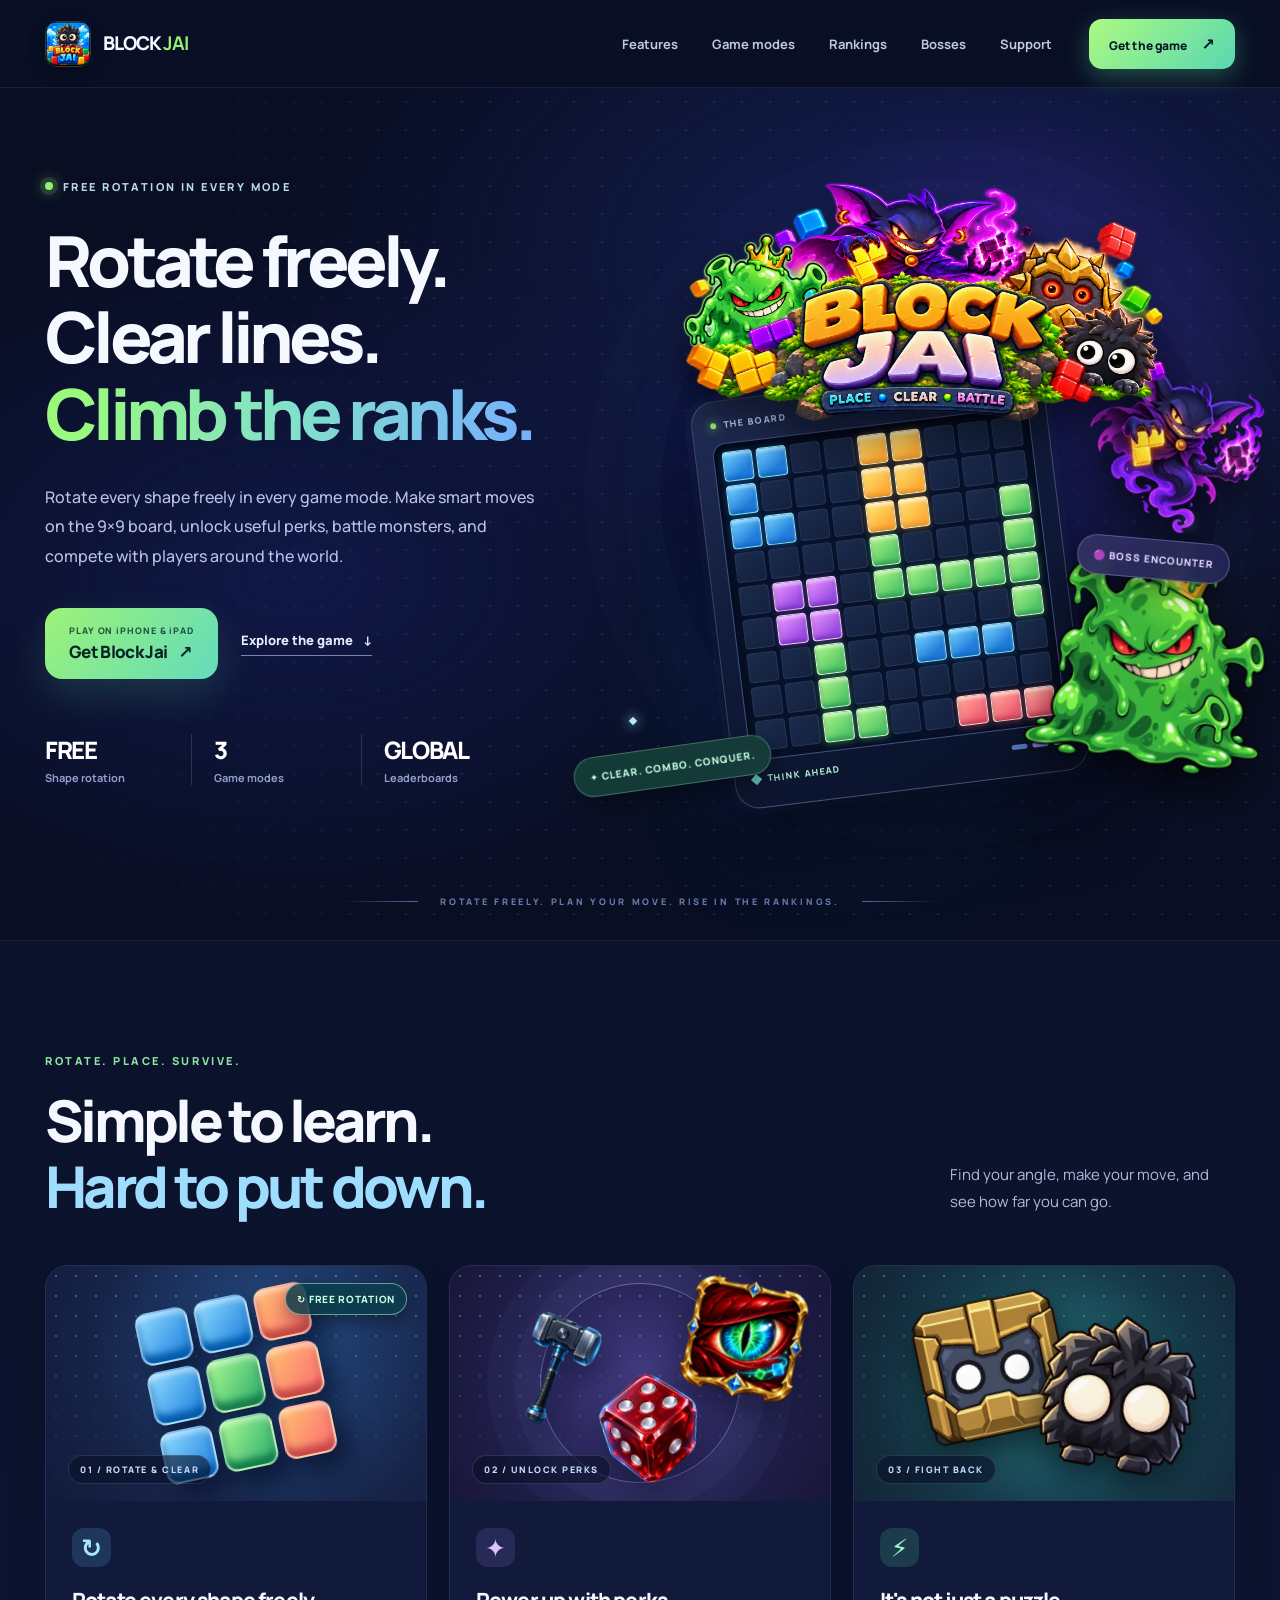
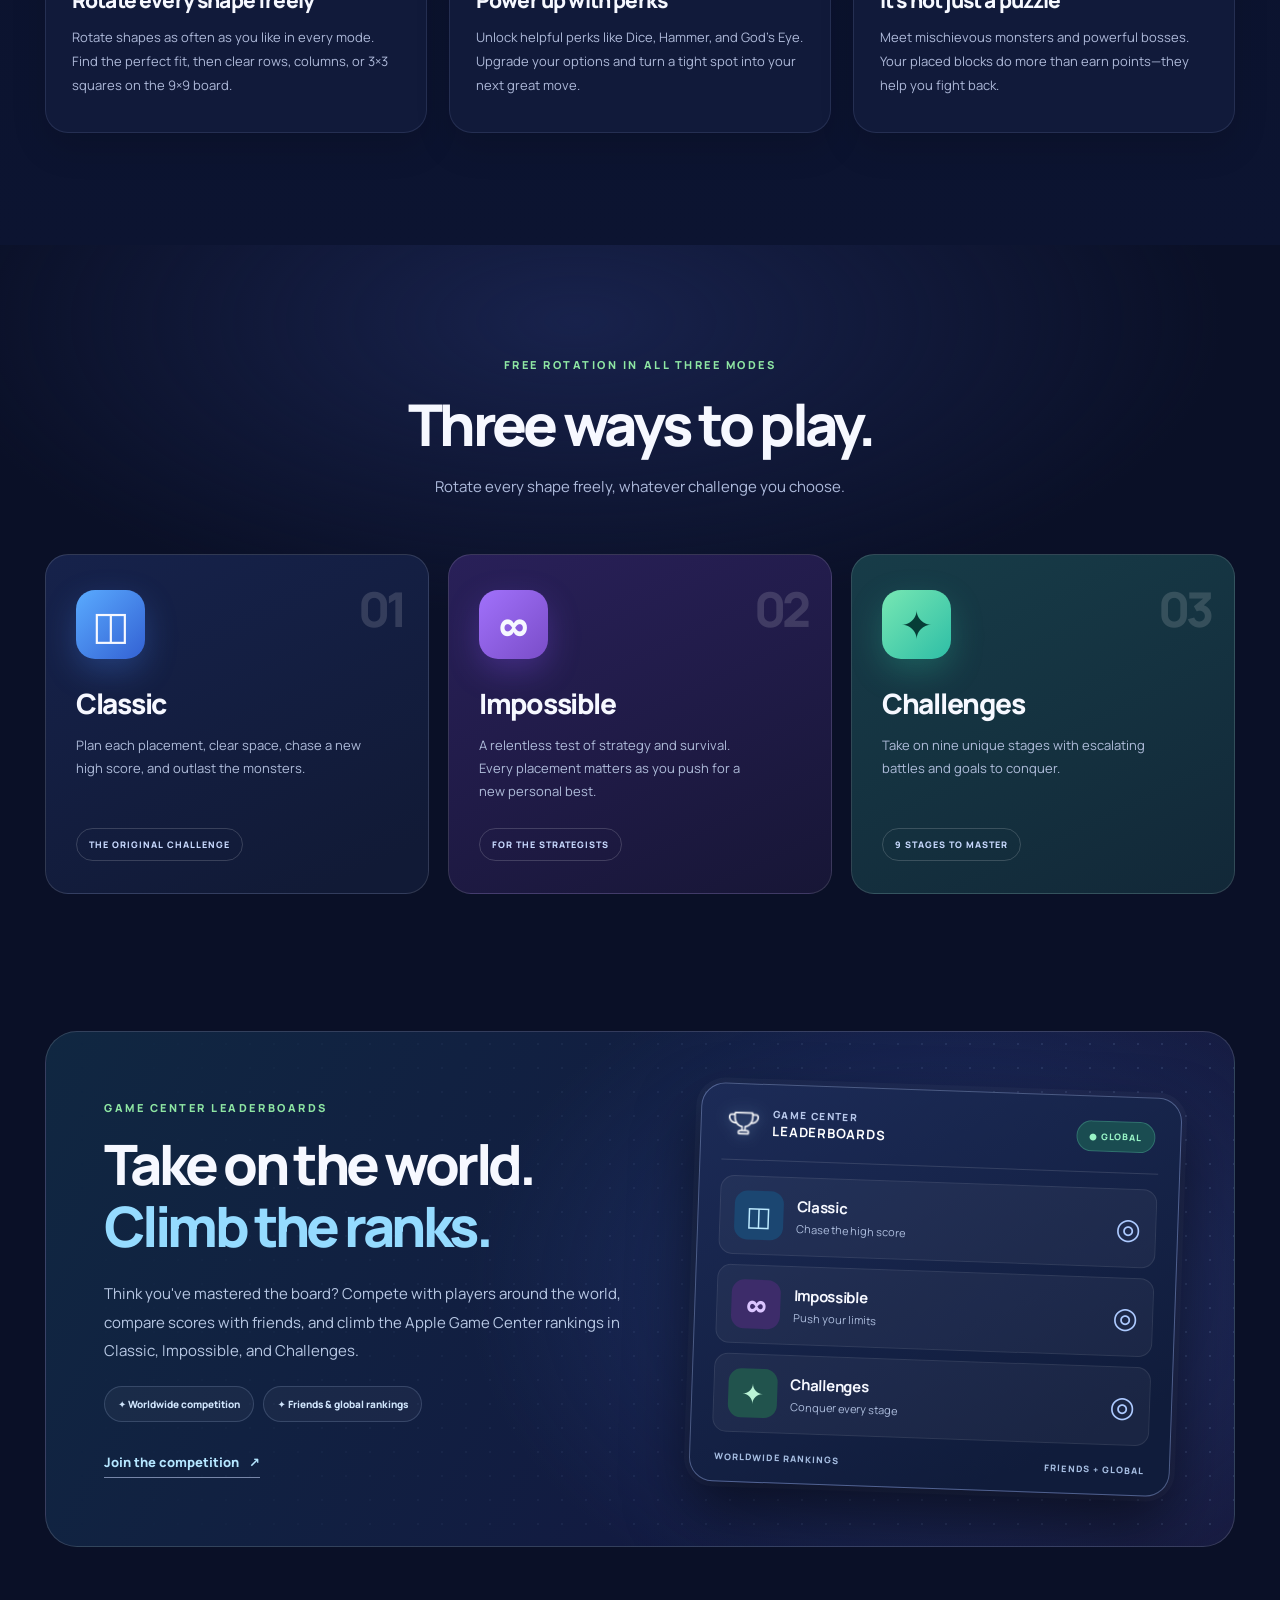
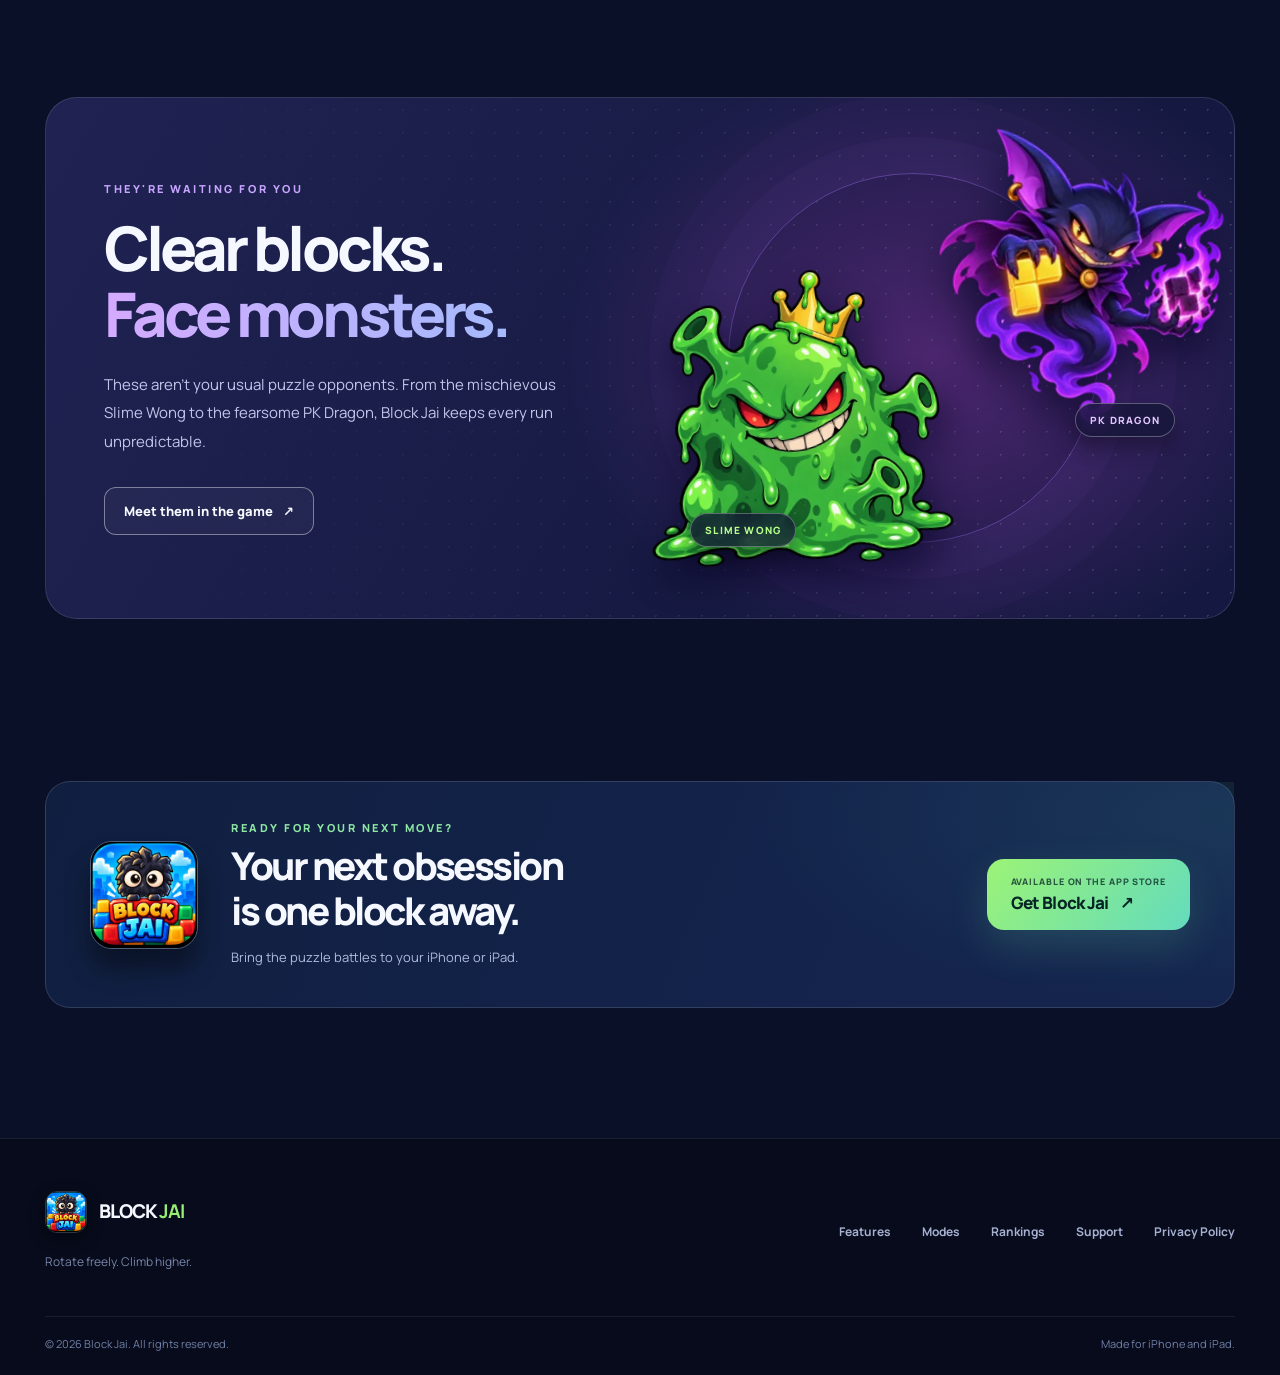
==== commit ccf467e6: "Add files via upload" ====
--- a/index.html
+++ b/index.html
@@ -8,13 +8,13 @@
 <link rel="icon" href="assets/favicon-64.png" sizes="64x64" type="image/png">
 <link rel="apple-touch-icon" href="assets/apple-touch-icon.png">
 <link rel="stylesheet" href="styles.css">
-<title>Block Jai — Place. Clear. Battle.</title>
-<meta name="description" content="Block Jai is a 9×9 block puzzle game with strategic tools, monsters, boss battles, and multiple game modes. Play on iPhone and iPad.">
+<title>Block Jai — Rotate Freely. Climb the Ranks.</title>
+<meta name="description" content="Rotate every shape freely in every mode in Block Jai. Clear the 9×9 board, unlock helpful perks, battle monsters, and compete worldwide in Game Center rankings on iPhone and iPad.">
 <link rel="canonical" href="https://samueldmchung.github.io/block-jai/">
 <meta property="og:type" content="website">
 <meta property="og:site_name" content="Block Jai">
-<meta property="og:title" content="Block Jai — Place. Clear. Battle.">
-<meta property="og:description" content="A block puzzle adventure with strategic tools, monsters, and boss battles.">
+<meta property="og:title" content="Block Jai — Rotate Freely. Climb the Ranks.">
+<meta property="og:description" content="Free shape rotation in every mode. Clever perks, monster battles, and worldwide Game Center rankings.">
 <meta property="og:url" content="https://samueldmchung.github.io/block-jai/">
 <meta property="og:image" content="https://samueldmchung.github.io/block-jai/assets/social-preview.jpg">
 <meta name="twitter:card" content="summary_large_image">
@@ -24,7 +24,7 @@
 <header class="site-header">
   <div class="container header-inner">
     <a class="brand" href="index.html" aria-label="Block Jai home"><img src="assets/app-icon.png" alt="" width="46" height="46"><span>BLOCK <strong>JAI</strong></span></a>
-    <nav class="header-links" aria-label="Main navigation"><a href="index.html#features">Features</a><a href="index.html#modes">Game modes</a><a href="index.html#bosses">Bosses</a><a href="support.html">Support</a></nav>
+    <nav class="header-links" aria-label="Main navigation"><a href="index.html#features">Features</a><a href="index.html#modes">Game modes</a><a href="index.html#rankings">Rankings</a><a href="index.html#bosses">Bosses</a><a href="support.html">Support</a></nav>
     <a class="header-cta" href="https://apps.apple.com/us/app/block-jai/id6814092749" target="_blank" rel="noopener noreferrer">Get the game <span aria-hidden="true">↗</span></a>
   </div>
 </header>
@@ -33,11 +33,11 @@
     <div class="hero-glow hero-glow-one" aria-hidden="true"></div><div class="hero-glow hero-glow-two" aria-hidden="true"></div>
     <div class="container hero-grid">
       <div class="hero-copy">
-        <span class="eyebrow"><span class="eyebrow-dot"></span> THE PUZZLE FIGHTS BACK</span>
-        <h1 id="hero-title">Place blocks.<br>Clear lines.<br><span class="text-gradient">Battle bosses.</span></h1>
-        <p class="hero-description">A colorful block puzzle with a wild side. Fill the 9×9 board, make clever moves, wield powerful tools, and take on monsters that won't go down easily.</p>
+        <span class="eyebrow"><span class="eyebrow-dot"></span> FREE ROTATION IN EVERY MODE</span>
+        <h1 id="hero-title">Rotate freely.<br>Clear lines.<br><span class="text-gradient">Climb the ranks.</span></h1>
+        <p class="hero-description">Rotate every shape freely in every game mode. Make smart moves on the 9×9 board, unlock useful perks, battle monsters, and compete with players around the world.</p>
         <div class="hero-actions"><a class="button button-primary" href="https://apps.apple.com/us/app/block-jai/id6814092749" target="_blank" rel="noopener noreferrer"><span class="button-label"><small>PLAY ON iPHONE &amp; iPAD</small><strong>Get Block Jai <span aria-hidden="true">↗</span></strong></span></a><a class="text-link" href="#features">Explore the game <span aria-hidden="true">↓</span></a></div>
-        <div class="hero-highlights"><div><b>9 × 9</b><span>Puzzle board</span></div><div><b>3</b><span>Game modes</span></div><div><b>Big</b><span>Boss battles</span></div></div>
+        <div class="hero-highlights"><div><b>FREE</b><span>Shape rotation</span></div><div><b>3</b><span>Game modes</span></div><div><b>GLOBAL</b><span>Leaderboards</span></div></div>
       </div>
       <div class="hero-visual" aria-label="Artwork featuring the Block Jai title, a stylized 9 by 9 puzzle board, and two boss characters">
         <div class="visual-spark spark-one"></div><div class="visual-spark spark-two"></div><div class="visual-spark spark-three"></div>
@@ -133,28 +133,52 @@
         <span class="floating-tag tag-bottom">✦ CLEAR. COMBO. CONQUER.</span>
       </div>
     </div>
-    <div class="container hero-tip"><span class="tip-line"></span><span>A NEW TWIST ON YOUR NEXT FAVORITE PUZZLE</span><span class="tip-line"></span></div>
+    <div class="container hero-tip"><span class="tip-line"></span><span>ROTATE FREELY. PLAN YOUR MOVE. RISE IN THE RANKINGS.</span><span class="tip-line"></span></div>
   </section>
 
   <section class="section section-features" id="features" aria-labelledby="features-title">
     <div class="container">
-      <div class="section-heading"><div><span class="section-kicker">THINK. PLACE. SURVIVE.</span><h2 id="features-title">Simple to learn.<br><em>Hard to put down.</em></h2></div><p>Every shape is a choice. The best move isn't always the obvious one.</p></div>
+      <div class="section-heading"><div><span class="section-kicker">ROTATE. PLACE. SURVIVE.</span><h2 id="features-title">Simple to learn.<br><em>Hard to put down.</em></h2></div><p>Find your angle, make your move, and see how far you can go.</p></div>
       <div class="feature-grid">
-        <article class="feature-card feature-card-board"><div class="feature-art art-pattern" aria-hidden="true"><div class="mini-grid"><i></i><i></i><i></i><i></i><i></i><i></i><i></i><i></i><i></i></div><span class="art-label">01 / PLACE &amp; CLEAR</span></div><div class="feature-content"><div class="feature-icon icon-blue">✣</div><h3>Make every block count</h3><p>Place shapes on the 9×9 board and clear rows, columns, or 3×3 squares. Plan your next move to keep the board alive.</p></div></article>
-        <article class="feature-card feature-card-tools"><div class="feature-art tool-visual" aria-hidden="true"><span class="tool-ring"></span><img class="tool-image tool-hammer" src="assets/hammer.webp" alt="" loading="lazy"><img class="tool-image tool-rotate" src="assets/rotate.webp" alt="" loading="lazy"><img class="tool-image tool-dice" src="assets/dice.webp" alt="" loading="lazy"><span class="art-label">02 / POWER UP</span></div><div class="feature-content"><div class="feature-icon icon-purple">↻</div><h3>Change the game with tools</h3><p>Use Dice, Hammer, and Rotate to get out of a tight spot. Unlock upgrades and add a layer of strategy to every run.</p></div></article>
+        <article class="feature-card feature-card-board"><div class="feature-art art-pattern" aria-hidden="true"><div class="mini-grid"><i></i><i></i><i></i><i></i><i></i><i></i><i></i><i></i><i></i></div><span class="rotate-free-badge">↻ FREE ROTATION</span><span class="art-label">01 / ROTATE &amp; CLEAR</span></div><div class="feature-content"><div class="feature-icon icon-blue">↻</div><h3>Rotate every shape freely</h3><p>Rotate shapes as often as you like in every mode. Find the perfect fit, then clear rows, columns, or 3×3 squares on the 9×9 board.</p></div></article>
+        <article class="feature-card feature-card-tools"><div class="feature-art tool-visual" aria-hidden="true"><span class="tool-ring"></span><img class="tool-image tool-hammer" src="assets/hammer.webp" alt="" loading="lazy"><img class="tool-image perk-eye" src="assets/gods-eye.webp" alt="" loading="lazy"><img class="tool-image tool-dice" src="assets/dice.webp" alt="" loading="lazy"><span class="art-label">02 / UNLOCK PERKS</span></div><div class="feature-content"><div class="feature-icon icon-purple">✦</div><h3>Power up with perks</h3><p>Unlock helpful perks like Dice, Hammer, and God’s Eye. Upgrade your options and turn a tight spot into your next great move.</p></div></article>
         <article class="feature-card feature-card-boss"><div class="feature-art boss-visual" aria-hidden="true"><div class="enemy-aura"></div><img src="assets/armor-jai.webp" alt="" loading="lazy"><img src="assets/block-jai.webp" alt="" loading="lazy"><span class="art-label">03 / FIGHT BACK</span></div><div class="feature-content"><div class="feature-icon icon-green">⚡</div><h3>It's not just a puzzle</h3><p>Meet mischievous monsters and powerful bosses. Your placed blocks do more than earn points—they help you fight back.</p></div></article>
       </div>
     </div>
   </section>
 
   <section class="section modes-section" id="modes" aria-labelledby="modes-title"><div class="container">
-    <div class="center-heading"><span class="section-kicker">YOUR BOARD. YOUR RULES.</span><h2 id="modes-title">Three ways to play.</h2><p>Find your rhythm, then push your limits.</p></div>
+    <div class="center-heading"><span class="section-kicker">FREE ROTATION IN ALL THREE MODES</span><h2 id="modes-title">Three ways to play.</h2><p>Rotate every shape freely, whatever challenge you choose.</p></div>
     <div class="mode-grid">
       <article class="mode-card"><div class="mode-number">01</div><div class="mode-symbol classic-symbol">◫</div><h3>Classic</h3><p>Plan each placement, clear space, chase a new high score, and outlast the monsters.</p><span class="mode-pill">THE ORIGINAL CHALLENGE</span></article>
-      <article class="mode-card"><div class="mode-number">02</div><div class="mode-symbol impossible-symbol">∞</div><h3>Impossible</h3><p>Infinite rotation. Tough decisions. See how far your puzzle skills can take you.</p><span class="mode-pill">FOR THE STRATEGISTS</span></article>
+      <article class="mode-card"><div class="mode-number">02</div><div class="mode-symbol impossible-symbol">∞</div><h3>Impossible</h3><p>A relentless test of strategy and survival. Every placement matters as you push for a new personal best.</p><span class="mode-pill">FOR THE STRATEGISTS</span></article>
       <article class="mode-card"><div class="mode-number">03</div><div class="mode-symbol challenges-symbol">✦</div><h3>Challenges</h3><p>Take on nine unique stages with escalating battles and goals to conquer.</p><span class="mode-pill">9 STAGES TO MASTER</span></article>
     </div>
   </div></section>
+
+
+  <section class="section rankings-section" id="rankings" aria-labelledby="rankings-title">
+    <div class="container">
+      <div class="rankings-panel">
+        <div class="rankings-copy">
+          <span class="section-kicker">GAME CENTER LEADERBOARDS</span>
+          <h2 id="rankings-title">Take on the world.<br><span>Climb the ranks.</span></h2>
+          <p>Think you've mastered the board? Compete with players around the world, compare scores with friends, and climb the Apple Game Center rankings in Classic, Impossible, and Challenges.</p>
+          <div class="rankings-tags"><span>✦ Worldwide competition</span><span>✦ Friends &amp; global rankings</span></div>
+          <a class="text-link ranking-link" href="https://apps.apple.com/us/app/block-jai/id6814092749" target="_blank" rel="noopener noreferrer">Join the competition <span aria-hidden="true">↗</span></a>
+        </div>
+        <div class="leaderboard-preview" aria-label="Illustration highlighting Game Center rankings for Classic, Impossible and Challenges">
+          <div class="leaderboard-top"><div class="leaderboard-title"><img src="assets/rank-trophy.png" alt="" width="34" height="34"><span>GAME CENTER<br><strong>LEADERBOARDS</strong></span></div><span class="leaderboard-world">● GLOBAL</span></div>
+          <div class="leaderboard-list">
+            <div class="leaderboard-entry"><span class="leaderboard-type type-classic">◫</span><div><strong>Classic</strong><small>Chase the high score</small></div><span class="leaderboard-globe" aria-hidden="true">◎</span></div>
+            <div class="leaderboard-entry"><span class="leaderboard-type type-impossible">∞</span><div><strong>Impossible</strong><small>Push your limits</small></div><span class="leaderboard-globe" aria-hidden="true">◎</span></div>
+            <div class="leaderboard-entry"><span class="leaderboard-type type-challenges">✦</span><div><strong>Challenges</strong><small>Conquer every stage</small></div><span class="leaderboard-globe" aria-hidden="true">◎</span></div>
+          </div>
+          <div class="leaderboard-bottom"><span>WORLDWIDE RANKINGS</span><span>FRIENDS + GLOBAL</span></div>
+        </div>
+      </div>
+    </div>
+  </section>
 
   <section class="section boss-section" id="bosses" aria-labelledby="bosses-title"><div class="container"><div class="boss-showcase">
     <div class="boss-copy"><span class="section-kicker boss-kicker">THEY'RE WAITING FOR YOU</span><h2 id="bosses-title">Clear blocks.<br><span>Face monsters.</span></h2><p>These aren't your usual puzzle opponents. From the mischievous Slime Wong to the fearsome PK Dragon, Block Jai keeps every run unpredictable.</p><a class="button button-outline" href="https://apps.apple.com/us/app/block-jai/id6814092749" target="_blank" rel="noopener noreferrer">Meet them in the game <span aria-hidden="true">↗</span></a></div>
@@ -165,8 +189,8 @@
 </main>
 <footer class="site-footer">
   <div class="container footer-main">
-    <div class="footer-brand"><a class="brand" href="index.html"><img src="assets/app-icon.png" alt="" width="42" height="42"><span>BLOCK <strong>JAI</strong></span></a><p>Small grid. Big battles.</p></div>
-    <nav class="footer-links" aria-label="Footer navigation"><a href="index.html#features">Features</a><a href="index.html#modes">Modes</a><a href="support.html">Support</a><a href="privacy.html">Privacy Policy</a></nav>
+    <div class="footer-brand"><a class="brand" href="index.html"><img src="assets/app-icon.png" alt="" width="42" height="42"><span>BLOCK <strong>JAI</strong></span></a><p>Rotate freely. Climb higher.</p></div>
+    <nav class="footer-links" aria-label="Footer navigation"><a href="index.html#features">Features</a><a href="index.html#modes">Modes</a><a href="index.html#rankings">Rankings</a><a href="support.html">Support</a><a href="privacy.html">Privacy Policy</a></nav>
   </div>
   <div class="container footer-bottom"><span>© 2026 Block Jai. All rights reserved.</span><span>Made for iPhone and iPad.</span></div>
 </footer>
--- a/styles.css
+++ b/styles.css
@@ -86,7 +86,7 @@
 .art-label{position:absolute;left:22px;bottom:17px;z-index:2;font-size:9px;font-weight:900;letter-spacing:.17em;color:#cbdcff;padding:7px 11px;background:#090f2799;border:1px solid #ffffff20;border-radius:100px}
 .tool-visual{background:radial-gradient(circle at 50% 50%,#443c84,#201f4c 60%,#181637)}
 .tool-ring{border-radius:50%;border:1px solid #afa5ff80;width:200px;height:200px;box-shadow:0 0 0 26px #b2a1fa09,0 0 0 53px #b2a1fa09}
-.tool-image{position:absolute;width:120px;height:120px;object-fit:contain;filter:drop-shadow(0 16px 16px #08082170)}.tool-hammer{left:13%;top:36px;transform:rotate(-20deg)}.tool-rotate{right:7%;top:14px;transform:rotate(17deg);width:130px;height:130px}.tool-dice{left:36%;bottom:10px;transform:rotate(-6deg);width:125px;height:125px}
+.tool-image{position:absolute;width:120px;height:120px;object-fit:contain;filter:drop-shadow(0 16px 16px #08082170)}.tool-hammer{left:13%;top:36px;transform:rotate(-20deg)}.perk-eye{right:7%;top:14px;transform:rotate(12deg);width:118px;height:118px}.tool-dice{left:36%;bottom:10px;transform:rotate(-6deg);width:125px;height:125px}
 .boss-visual{background:radial-gradient(circle at 55% 55%,#205b6d,#153546 60%,#122334)}
 .boss-visual img{position:absolute;filter:drop-shadow(0 12px 15px #04151aaa)}
 .boss-visual img:first-of-type{width:170px;left:14%;top:17px;transform:rotate(-12deg)}.boss-visual img:nth-of-type(2){width:164px;right:9%;top:47px;transform:rotate(10deg)}
@@ -134,3 +134,36 @@
 @media(max-width:680px){.container{width:min(calc(100% - 36px),var(--max))}.site-header{height:72px}.brand{font-size:17px}.brand img{width:40px;height:40px;border-radius:11px}.header-links{display:none}.header-cta{padding:12px 13px;font-size:11px}.header-cta span{margin-left:4px}.hero{padding-top:16px;min-height:auto}.hero-copy{padding-top:59px}.eyebrow{font-size:9px;letter-spacing:.15em;margin-bottom:23px}.hero h1{font-size:clamp(42px,10.8vw,66px);white-space:normal}.hero-description{font-size:14px;line-height:1.85;margin-top:24px}.hero-actions{gap:21px;margin-top:28px}.hero-highlights{margin-top:42px}.hero-highlights>div{padding-inline:11px}.hero-highlights b{font-size:21px}.hero-highlights span{font-size:9px}.hero-visual{height:520px;max-width:470px;margin:5px 0 10px;transform:scale(.86);transform-origin:center top;width:115%}.hero-banner-wrap{top:-1px;height:195px;left:0;width:100%}.arcade-panel{width:297px;min-height:347px;top:163px;left:17%;padding:13px 13px 10px;border-radius:20px}.board{gap:3px;padding:6px}.board-cell{border-radius:3px}.hero-slime{width:208px;height:208px;right:-9%;bottom:5px}.hero-dragon{width:147px;height:147px;right:-4%;top:156px}.tag-top{top:290px;right:-7%;padding:9px 11px;font-size:8px}.tag-bottom{bottom:2px;left:-1%;padding:9px 11px;font-size:8px}.hero-tip{font-size:7px;letter-spacing:.16em;padding:0 0 29px}.tip-line{width:20px}.section{padding:74px 0}.section h2{font-size:clamp(36px,8.6vw,47px)}.section-heading{display:block;margin-bottom:29px}.section-heading p{margin-top:19px;font-size:14px}.feature-grid,.mode-grid{grid-template-columns:1fr;gap:19px}.feature-art{height:215px}.feature-content{padding:24px 25px 30px}.feature-content h3{font-size:21px}.feature-content p{font-size:14px}.mode-card{min-height:265px;padding:28px}.mode-symbol{width:60px;height:60px;font-size:33px;margin-bottom:13px}.mode-card h3{font-size:26px}.mode-card p{font-size:13px;margin-bottom:12px}.boss-section{padding-top:22px}.boss-showcase{grid-template-columns:1fr;gap:0;min-height:unset;padding:43px 25px 0}.boss-copy{text-align:left}.boss-copy h2{font-size:clamp(41px,9.5vw,58px)}.boss-copy p{font-size:14px}.boss-cast{height:340px;transform:none}.boss-halo{height:250px;width:250px;top:43px;left:21%}.cast-slime{width:240px;height:240px;left:2%;bottom:-6px}.cast-dragon{width:225px;height:225px;right:-24px;top:10px}.slime-label{bottom:14px;left:19px}.dragon-label{right:0;top:205px}.final-cta{padding:32px 0 75px}.cta-block{flex-direction:column;text-align:center;padding:36px 19px;gap:20px}.cta-icon{width:96px;height:96px}.cta-block .section-kicker{font-size:9px}.cta-block h2{font-size:36px}.cta-block>.button{padding:17px 27px}.footer-main{align-items:flex-start;flex-direction:column;gap:28px;padding:39px 0 34px}.footer-links{gap:20px}.footer-bottom{font-size:10px;flex-direction:column;gap:7px}.info-main{padding:44px 0 70px}.back-link{margin-bottom:42px}.info-intro h1{font-size:45px}.info-lead{font-size:14px}.info-card{padding:28px 23px;border-radius:17px}.info-card-content{font-size:13px}.info-card-content h2{font-size:20px}}
 @media(max-width:380px){.hero h1{font-size:41px}.hero-visual{height:462px;transform:scale(.73);width:136%;margin-left:-18%}.hero-highlights b{font-size:19px}.hero-description{font-size:13px}.header-cta{font-size:10px}.brand{font-size:15px}.brand img{height:36px;width:36px}}
 @media(prefers-reduced-motion:reduce){*,*::before,*::after{scroll-behavior:auto!important;animation-duration:.001ms!important;animation-iteration-count:1!important;transition-duration:.001ms!important}}
+
+/* V1.2: free rotation feature and worldwide Game Center rankings */
+.rotate-free-badge{position:absolute;z-index:2;right:19px;top:17px;padding:8px 11px;border:1px solid #c3f9d781;background:#0c3e4cd9;color:#c5ffe2;border-radius:40px;font-size:10px;font-weight:900;letter-spacing:.07em;box-shadow:0 6px 16px #0005}
+.rankings-section{padding:25px 0 102px;background:#0a1027}
+.rankings-panel{position:relative;overflow:hidden;border:1px solid #ffffff24;border-radius:32px;background:radial-gradient(ellipse 580px 420px at 76% 50%,#2a43848f 0%,transparent 83%),linear-gradient(120deg,#102741 0%,#121b41 58%,#171a3e 100%);padding:58px;display:grid;grid-template-columns:1fr .89fr;gap:51px;align-items:center}
+.rankings-panel::before{content:"";position:absolute;inset:0;pointer-events:none;background-image:radial-gradient(#a7c9ff 1px,transparent 1px);background-size:24px 24px;opacity:.13;mask-image:linear-gradient(90deg,transparent,#000)}
+.rankings-copy{position:relative;z-index:2}
+.rankings-copy h2{font-size:clamp(40px,4.35vw,60px);line-height:1.11}
+.rankings-copy h2 span{color:#95dbff}
+.rankings-copy>p{font-size:15px;max-width:550px;line-height:1.9;color:#b8c8e4;margin:23px 0 20px}
+.rankings-tags{display:flex;gap:9px;flex-wrap:wrap;margin-bottom:28px}
+.rankings-tags span{padding:10px 13px;border:1px solid #c0d7ff2d;border-radius:99px;color:#d0e5fc;background:#ffffff0a;font-weight:800;font-size:10px}
+.ranking-link{color:#b5e6ff}
+.leaderboard-preview{position:relative;z-index:2;transform:rotate(2deg);width:100%;padding:22px 21px 18px;border:1px solid #b2c8ff5c;border-radius:24px;background:linear-gradient(153deg,#1c2b57,#101c3b 85%);box-shadow:0 28px 60px #0008,0 0 0 5px #ffffff08}
+.leaderboard-top{display:flex;justify-content:space-between;align-items:center;gap:10px;padding:0 4px 18px;border-bottom:1px solid #ffffff20}
+.leaderboard-title{display:flex;align-items:center;gap:12px;color:#b8c8eb;font-size:10px;font-weight:800;line-height:1.5;letter-spacing:.14em}
+.leaderboard-title strong{font-size:13px;color:#fff;letter-spacing:.06em}
+.leaderboard-title img{filter:drop-shadow(0 0 7px #9acaed77);object-fit:contain}
+.leaderboard-world{flex-shrink:0;border:1px solid #77e7c93d;border-radius:99px;background:#1a4c51;color:#98f4c6;font-size:9px;font-weight:900;padding:8px 12px;letter-spacing:.1em}
+.leaderboard-list{padding-top:15px;display:grid;gap:10px}
+.leaderboard-entry{display:flex;gap:13px;align-items:center;padding:14px;border:1px solid #ffffff15;border-radius:14px;background:#ffffff0b}
+.leaderboard-type{height:49px;width:49px;border-radius:13px;display:grid;place-items:center;flex-shrink:0;font-size:27px;font-weight:900}
+.type-classic{color:#bceaff;background:#1b4671}
+.type-impossible{color:#dbc5ff;background:#3d2c6a}
+.type-challenges{color:#bbf3d6;background:#21534d}
+.leaderboard-entry>div{display:flex;flex-direction:column;gap:4px;min-width:0}
+.leaderboard-entry strong{font-size:15px;letter-spacing:-.02em}
+.leaderboard-entry small{font-size:11px;color:#aebede}
+.leaderboard-globe{color:#adcaff;font-size:29px;font-weight:800;margin-left:auto}
+.leaderboard-bottom{display:flex;justify-content:space-between;gap:14px;color:#a6bde1;font-size:9px;font-weight:900;letter-spacing:.12em;margin:18px 3px 0}
+@media(max-width:910px){.rankings-panel{grid-template-columns:1fr 1fr;padding:36px 31px;gap:23px}.rankings-copy h2{font-size:clamp(32px,4.3vw,44px)}.rankings-copy>p{font-size:13px}.leaderboard-preview{padding:17px 14px}.leaderboard-entry{padding:10px}.leaderboard-type{width:41px;height:41px}.leaderboard-entry strong{font-size:13px}.leaderboard-entry small{font-size:10px}}
+@media(max-width:680px){.rankings-section{padding:15px 0 70px}.rankings-panel{grid-template-columns:1fr;padding:35px 22px;gap:30px;border-radius:24px}.rankings-copy h2{font-size:clamp(37px,8.2vw,47px)}.rankings-copy>p{font-size:13px;line-height:1.8}.leaderboard-preview{max-width:460px;margin:0 auto;transform:none}.rankings-tags span{font-size:9px}.rotate-free-badge{right:13px;top:12px;font-size:9px}}
+@media(max-width:380px){.rankings-panel{padding:29px 15px}.leaderboard-title strong{font-size:11px}.leaderboard-world{font-size:8px;padding:7px}.leaderboard-entry{gap:9px}.leaderboard-entry small{font-size:9px}}
